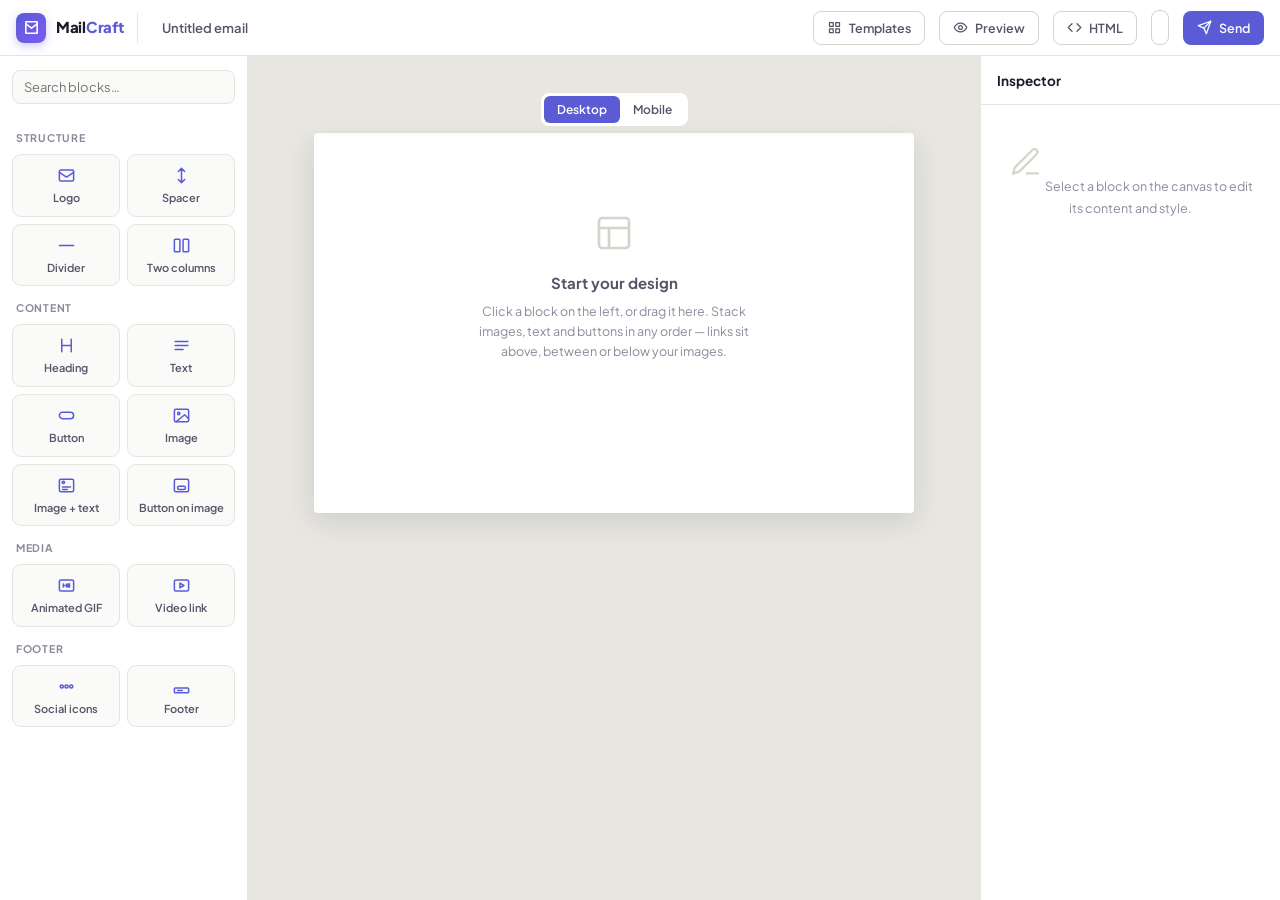
==== tools/email-crafter/index.html @ 6a139a78 "new" ====
<!DOCTYPE html>
<html lang="en">
<head>
<meta charset="UTF-8" />
<meta name="viewport" content="width=device-width, initial-scale=1" />
<title>MailCraft Studio — Email Designer</title>
<link rel="preconnect" href="https://fonts.googleapis.com" />
<link rel="preconnect" href="https://fonts.gstatic.com" crossorigin />
<link href="https://fonts.googleapis.com/css2?family=Plus+Jakarta+Sans:wght@400;500;600;700;800&family=JetBrains+Mono:wght@400;500&display=swap" rel="stylesheet" />
<style>
:root{
  --bg:#F1F0EC;
  --surface:#FFFFFF;
  --surface-2:#FAFAF8;
  --border:#E6E4DE;
  --border-strong:#D6D3CB;
  --ink:#1B1B2A;
  --ink-2:#55556A;
  --ink-3:#8A8A9C;
  --accent:#5B5BD6;
  --accent-hover:#4A4AC4;
  --accent-soft:#EEEEFB;
  --canvas:#E7E6E1;
  --paper:#FFFFFF;
  --danger:#DC2626;
  --danger-soft:#FCEBEB;
  --ok:#0E8A6E;
  --radius:10px;
  --radius-sm:7px;
  --shadow-sm:0 1px 2px rgba(27,27,42,.06);
  --shadow:0 8px 28px rgba(27,27,42,.12);
}
*{box-sizing:border-box;margin:0;padding:0}
html,body{height:100%}
body{
  font-family:'Plus Jakarta Sans',-apple-system,BlinkMacSystemFont,sans-serif;
  background:var(--bg);color:var(--ink);font-size:13.5px;line-height:1.5;
  overflow:hidden;-webkit-font-smoothing:antialiased;
}
button{font-family:inherit;cursor:pointer;border:none;background:none;color:inherit}
input,select,textarea{font-family:inherit;color:inherit;font-size:13px}
::-webkit-scrollbar{width:10px;height:10px}
::-webkit-scrollbar-thumb{background:#cfccc4;border-radius:8px;border:2px solid var(--bg)}
::-webkit-scrollbar-thumb:hover{background:#bbb7ad}

/* ============ TOP BAR ============ */
.topbar{
  height:56px;display:flex;align-items:center;padding:0 16px;gap:14px;
  background:var(--surface);border-bottom:1px solid var(--border);
  position:relative;z-index:60;
}
.brand{display:flex;align-items:center;gap:10px;padding-right:14px;border-right:1px solid var(--border);height:30px}
.brand-mark{
  width:30px;height:30px;border-radius:8px;
  background:linear-gradient(135deg,var(--accent),#7c5cf0);
  display:flex;align-items:center;justify-content:center;box-shadow:0 3px 10px rgba(91,91,214,.3)
}
.brand-mark svg{width:17px;height:17px;color:#fff}
.brand-name{font-weight:800;font-size:15px;letter-spacing:-.3px}
.brand-name span{color:var(--accent)}
.doc-name{
  background:transparent;border:1px solid transparent;border-radius:7px;padding:5px 9px;
  font-weight:600;font-size:13px;color:var(--ink-2);max-width:200px;
}
.doc-name:hover{border-color:var(--border)}
.doc-name:focus{outline:none;border-color:var(--accent);background:var(--surface-2)}
.spacer{flex:1}
.btn{
  display:inline-flex;align-items:center;gap:7px;border-radius:8px;padding:8px 13px;
  font-weight:600;font-size:12.5px;transition:.15s;white-space:nowrap;border:1px solid transparent;
}
.btn svg{width:15px;height:15px}
.btn-ghost{color:var(--ink-2);border-color:var(--border-strong)}
.btn-ghost:hover{background:var(--surface-2);color:var(--ink)}
.btn-primary{background:var(--accent);color:#fff}
.btn-primary:hover{background:var(--accent-hover)}
.btn-soft{background:var(--accent-soft);color:var(--accent)}
.btn-soft:hover{background:#e2e2fa}
.btn-icon{padding:8px;border-radius:8px;color:var(--ink-2);border:1px solid var(--border-strong)}
.btn-icon:hover{background:var(--surface-2);color:var(--ink)}

/* ============ WORKSPACE ============ */
.workspace{display:flex;height:calc(100vh - 56px)}

/* LEFT — block library */
.library{
  width:248px;flex-shrink:0;background:var(--surface);border-right:1px solid var(--border);
  overflow-y:auto;padding:14px 12px 40px;
}
.lib-search{
  width:100%;background:var(--surface-2);border:1px solid var(--border);border-radius:8px;
  padding:8px 11px;margin-bottom:12px;color:var(--ink);
}
.lib-search:focus{outline:none;border-color:var(--accent)}
.lib-cat{font-size:10.5px;font-weight:700;letter-spacing:.7px;text-transform:uppercase;color:var(--ink-3);margin:14px 4px 8px}
.lib-grid{display:grid;grid-template-columns:1fr 1fr;gap:7px}
.lib-item{
  background:var(--surface-2);border:1px solid var(--border);border-radius:9px;
  padding:11px 8px;display:flex;flex-direction:column;align-items:center;gap:6px;
  text-align:center;transition:.14s;cursor:grab;
}
.lib-item:hover{border-color:var(--accent);background:var(--accent-soft);transform:translateY(-1px)}
.lib-item:active{cursor:grabbing}
.lib-item svg{width:19px;height:19px;color:var(--accent)}
.lib-item span{font-size:11px;font-weight:600;color:var(--ink-2);line-height:1.25}

/* CENTER — canvas */
.canvas-wrap{flex:1;background:var(--canvas);overflow-y:auto;position:relative;padding:26px 0 120px}
.canvas-toolbar{
  position:sticky;top:0;z-index:20;display:flex;justify-content:center;gap:6px;
  padding:10px;margin:-26px 0 22px;background:linear-gradient(var(--canvas) 70%,rgba(231,230,225,0));
}
.seg{display:inline-flex;background:var(--surface);border:1px solid var(--border);border-radius:9px;padding:3px}
.seg button{padding:6px 13px;border-radius:6px;font-weight:600;font-size:12px;color:var(--ink-2)}
.seg button.on{background:var(--accent);color:#fff}
.canvas{
  width:600px;max-width:92%;margin:0 auto;background:var(--paper);
  box-shadow:var(--shadow);border-radius:4px;min-height:380px;overflow:hidden;transition:width .2s;
}
.canvas.mobile{width:360px}
.canvas-empty{padding:80px 30px;text-align:center;color:var(--ink-3)}
.canvas-empty svg{width:40px;height:40px;margin-bottom:14px;color:var(--border-strong)}
.canvas-empty h3{font-size:15px;color:var(--ink-2);margin-bottom:6px;font-weight:700}
.canvas-empty p{font-size:12.5px;max-width:280px;margin:0 auto;line-height:1.6}

/* block on canvas */
.cblock{position:relative;cursor:pointer;outline:2px solid transparent;outline-offset:-2px;transition:outline-color .12s}
.cblock:hover{outline-color:var(--accent-soft)}
.cblock.sel{outline-color:var(--accent)}
.cblock.drop-target-above{box-shadow:inset 0 3px 0 var(--accent)}
.cblock.drop-target-below{box-shadow:inset 0 -3px 0 var(--accent)}
.cblock-tools{
  position:absolute;top:6px;right:6px;display:none;gap:3px;background:var(--ink);
  border-radius:7px;padding:3px;z-index:8;box-shadow:0 4px 12px rgba(0,0,0,.25)
}
.cblock.sel .cblock-tools,.cblock:hover .cblock-tools{display:flex}
.cblock-tools button{padding:5px;border-radius:5px;color:#cfcfe0}
.cblock-tools button:hover{background:rgba(255,255,255,.12);color:#fff}
.cblock-tools button svg{width:14px;height:14px;display:block}
.cblock-tools button.del:hover{background:var(--danger);color:#fff}
.cblock-label{
  position:absolute;top:6px;left:6px;display:none;background:var(--accent);color:#fff;
  font-size:9.5px;font-weight:700;letter-spacing:.4px;text-transform:uppercase;
  padding:3px 7px;border-radius:6px;z-index:8
}
.cblock.sel .cblock-label{display:block}

/* RIGHT — inspector */
.inspector{
  width:300px;flex-shrink:0;background:var(--surface);border-left:1px solid var(--border);
  overflow-y:auto;padding:0 0 60px
}
.insp-head{
  padding:15px 16px 13px;border-bottom:1px solid var(--border);position:sticky;top:0;
  background:var(--surface);z-index:5
}
.insp-head h3{font-size:13.5px;font-weight:700;display:flex;align-items:center;gap:8px}
.insp-head .tag{font-size:10px;font-weight:700;color:var(--accent);background:var(--accent-soft);padding:3px 7px;border-radius:5px;text-transform:uppercase;letter-spacing:.4px}
.insp-body{padding:14px 16px}
.insp-empty{padding:40px 22px;text-align:center;color:var(--ink-3);font-size:12.5px;line-height:1.7}
.insp-empty svg{width:34px;height:34px;color:var(--border-strong);margin-bottom:12px}
.field{margin-bottom:14px}
.field>label{display:block;font-size:11px;font-weight:700;color:var(--ink-2);margin-bottom:6px;letter-spacing:.2px}
.field input[type=text],.field input[type=url],.field input[type=number],.field textarea,.field select{
  width:100%;background:var(--surface-2);border:1px solid var(--border);border-radius:7px;padding:8px 10px;color:var(--ink)
}
.field input:focus,.field textarea:focus,.field select:focus{outline:none;border-color:var(--accent);background:#fff}
.field textarea{resize:vertical;min-height:74px;line-height:1.5}
.row2{display:grid;grid-template-columns:1fr 1fr;gap:9px}
.color-field{display:flex;align-items:center;gap:8px}
.color-field input[type=color]{width:34px;height:34px;padding:0;border:1px solid var(--border);border-radius:7px;background:none;cursor:pointer}
.color-field input[type=text]{flex:1}
.seg-mini{display:flex;background:var(--surface-2);border:1px solid var(--border);border-radius:7px;padding:3px;gap:2px}
.seg-mini button{flex:1;padding:6px 4px;border-radius:5px;font-size:11px;font-weight:600;color:var(--ink-2)}
.seg-mini button.on{background:var(--accent);color:#fff}
.seg-mini button svg{width:14px;height:14px;display:block;margin:0 auto}
.range-field{display:flex;align-items:center;gap:9px}
.range-field input[type=range]{flex:1;accent-color:var(--accent)}
.range-val{font-size:11px;font-weight:700;color:var(--ink-2);min-width:42px;text-align:right;font-family:'JetBrains Mono',monospace}
.toggle{display:flex;align-items:center;justify-content:space-between;padding:9px 0;border-top:1px solid var(--border)}
.toggle label{font-size:12px;font-weight:600;color:var(--ink-2)}
.switch{position:relative;width:38px;height:21px;flex-shrink:0}
.switch input{display:none}
.switch span{position:absolute;inset:0;background:var(--border-strong);border-radius:20px;transition:.2s}
.switch span:before{content:"";position:absolute;width:15px;height:15px;left:3px;top:3px;background:#fff;border-radius:50%;transition:.2s}
.switch input:checked+span{background:var(--accent)}
.switch input:checked+span:before{transform:translateX(17px)}
.hint{font-size:10.5px;color:var(--ink-3);line-height:1.5;margin-top:6px}
.hint.warn{color:#b45309;background:#fef6e7;padding:7px 9px;border-radius:6px}
.insp-section{font-size:10.5px;font-weight:700;letter-spacing:.7px;text-transform:uppercase;color:var(--ink-3);margin:18px 0 10px;padding-top:14px;border-top:1px solid var(--border)}
.insp-section:first-child{border-top:none;padding-top:0;margin-top:0}

/* ============ MODALS ============ */
.overlay{
  position:fixed;inset:0;background:rgba(27,27,42,.5);backdrop-filter:blur(3px);
  display:none;align-items:center;justify-content:center;z-index:100;padding:20px
}
.overlay.show{display:flex}
.modal{
  background:var(--surface);border-radius:14px;width:100%;max-width:520px;max-height:88vh;
  overflow:hidden;display:flex;flex-direction:column;box-shadow:0 30px 70px rgba(0,0,0,.3)
}
.modal.wide{max-width:760px}
.modal-head{padding:18px 22px;border-bottom:1px solid var(--border);display:flex;align-items:center;justify-content:space-between}
.modal-head h2{font-size:16px;font-weight:800;display:flex;align-items:center;gap:9px}
.modal-head h2 svg{width:18px;height:18px;color:var(--accent)}
.modal-close{padding:7px;border-radius:7px;color:var(--ink-3)}
.modal-close:hover{background:var(--surface-2);color:var(--ink)}
.modal-body{padding:20px 22px;overflow-y:auto}
.modal-foot{padding:14px 22px;border-top:1px solid var(--border);display:flex;justify-content:flex-end;gap:9px;background:var(--surface-2)}
.modal .field>label{font-size:12px}
.callout{display:flex;gap:10px;padding:11px 13px;border-radius:9px;font-size:12px;line-height:1.55;margin-bottom:16px}
.callout svg{width:16px;height:16px;flex-shrink:0;margin-top:1px}
.callout.info{background:var(--accent-soft);color:#3f3f9a}
.callout.ok{background:#e7f6f1;color:#0a6e58}
.callout.warn{background:#fef6e7;color:#92500a}
.code-view{
  background:#1b1b2a;color:#d4d4e6;font-family:'JetBrains Mono',monospace;font-size:11.5px;
  border-radius:9px;padding:14px;max-height:340px;overflow:auto;white-space:pre-wrap;word-break:break-word;line-height:1.55
}
.tpl-list{display:flex;flex-direction:column;gap:8px}
.tpl-item{
  display:flex;align-items:center;justify-content:space-between;padding:11px 13px;
  background:var(--surface-2);border:1px solid var(--border);border-radius:9px
}
.tpl-item:hover{border-color:var(--accent)}
.tpl-item .tpl-meta b{font-size:13px;font-weight:700}
.tpl-item .tpl-meta small{display:block;color:var(--ink-3);font-size:11px}
.tpl-item .tpl-acts{display:flex;gap:6px}
.recip-chips{display:flex;flex-wrap:wrap;gap:6px;margin-top:8px}
.chip{background:var(--accent-soft);color:var(--accent);font-size:11.5px;font-weight:600;padding:4px 9px;border-radius:20px;display:flex;align-items:center;gap:5px}
.chip button{color:var(--accent);display:flex}
.status-msg{font-size:12.5px;font-weight:600;padding:9px 12px;border-radius:8px;margin-top:12px;display:none}
.status-msg.show{display:block}
.status-msg.ok{background:#e7f6f1;color:#0a6e58}
.status-msg.err{background:var(--danger-soft);color:#b91c1c}

/* toast */
.toast{
  position:fixed;bottom:22px;left:50%;transform:translateX(-50%) translateY(80px);
  background:var(--ink);color:#fff;padding:11px 18px;border-radius:10px;font-size:13px;font-weight:600;
  box-shadow:0 12px 30px rgba(0,0,0,.3);z-index:200;transition:transform .28s cubic-bezier(.2,.9,.3,1.3);display:flex;align-items:center;gap:9px
}
.toast.show{transform:translateX(-50%) translateY(0)}
.toast svg{width:16px;height:16px;color:#86efac}

@media(max-width:920px){
  .library{width:200px}.inspector{width:260px}
}
</style>
</head>
<body>

<!-- ============ TOP BAR ============ -->
<div class="topbar">
  <div class="brand">
    <div class="brand-mark">
      <svg viewBox="0 0 24 24" fill="none" stroke="currentColor" stroke-width="2.2" stroke-linecap="round" stroke-linejoin="round"><path d="M4 4h16v16H4z"/><path d="m4 7 8 6 8-6"/></svg>
    </div>
    <div class="brand-name">Mail<span>Craft</span></div>
  </div>
  <input class="doc-name" id="docName" value="Untitled email" spellcheck="false" />
  <div class="spacer"></div>
  <button class="btn btn-ghost" onclick="openTemplates()" title="Saved templates">
    <svg viewBox="0 0 24 24" fill="none" stroke="currentColor" stroke-width="2" stroke-linecap="round" stroke-linejoin="round"><path d="M4 4h6v6H4zM14 4h6v6h-6zM4 14h6v6H4zM14 14h6v6h-6z"/></svg>
    Templates
  </button>
  <button class="btn btn-ghost" onclick="openPreview()" title="Live preview">
    <svg viewBox="0 0 24 24" fill="none" stroke="currentColor" stroke-width="2" stroke-linecap="round" stroke-linejoin="round"><path d="M2 12s3.5-7 10-7 10 7 10 7-3.5 7-10 7-10-7-10-7z"/><circle cx="12" cy="12" r="3"/></svg>
    Preview
  </button>
  <button class="btn btn-ghost" onclick="openExport()" title="Export HTML">
    <svg viewBox="0 0 24 24" fill="none" stroke="currentColor" stroke-width="2" stroke-linecap="round" stroke-linejoin="round"><path d="m16 18 6-6-6-6M8 6l-6 6 6 6"/></svg>
    HTML
  </button>
  <button class="btn-icon" onclick="openSettings()" title="Settings">
    <svg viewBox="0 0 24 24" fill="none" stroke="currentColor" stroke-width="2" stroke-linecap="round" stroke-linejoin="round"><circle cx="12" cy="12" r="3"/><path d="M19.4 15a1.65 1.65 0 0 0 .33 1.82l.06.06a2 2 0 1 1-2.83 2.83l-.06-.06a1.65 1.65 0 0 0-1.82-.33 1.65 1.65 0 0 0-1 1.51V21a2 2 0 0 1-4 0v-.09A1.65 1.65 0 0 0 9 19.4a1.65 1.65 0 0 0-1.82.33l-.06.06a2 2 0 1 1-2.83-2.83l.06-.06a1.65 1.65 0 0 0 .33-1.82 1.65 1.65 0 0 0-1.51-1H3a2 2 0 0 1 0-4h.09A1.65 1.65 0 0 0 4.6 9a1.65 1.65 0 0 0-.33-1.82l-.06-.06a2 2 0 1 1 2.83-2.83l.06.06a1.65 1.65 0 0 0 1.82.33H9a1.65 1.65 0 0 0 1-1.51V3a2 2 0 0 1 4 0v.09a1.65 1.65 0 0 0 1 1.51 1.65 1.65 0 0 0 1.82-.33l.06-.06a2 2 0 1 1 2.83 2.83l-.06.06a1.65 1.65 0 0 0-.33 1.82V9a1.65 1.65 0 0 0 1.51 1H21a2 2 0 0 1 0 4h-.09a1.65 1.65 0 0 0-1.51 1z"/></svg>
  </button>
  <button class="btn btn-primary" onclick="openSend()">
    <svg viewBox="0 0 24 24" fill="none" stroke="currentColor" stroke-width="2" stroke-linecap="round" stroke-linejoin="round"><path d="m22 2-7 20-4-9-9-4 20-7z"/><path d="M22 2 11 13"/></svg>
    Send
  </button>
</div>

<!-- ============ WORKSPACE ============ -->
<div class="workspace">
  <!-- LIBRARY -->
  <aside class="library" id="library">
    <input class="lib-search" id="libSearch" placeholder="Search blocks…" oninput="renderLibrary()" />
    <div id="libBody"></div>
  </aside>

  <!-- CANVAS -->
  <main class="canvas-wrap" id="canvasWrap">
    <div class="canvas-toolbar">
      <div class="seg">
        <button id="vwDesktop" class="on" onclick="setView('desktop')">Desktop</button>
        <button id="vwMobile" onclick="setView('mobile')">Mobile</button>
      </div>
    </div>
    <div class="canvas" id="canvas"></div>
  </main>

  <!-- INSPECTOR -->
  <aside class="inspector" id="inspector">
    <div class="insp-head"><h3 id="inspTitle">Inspector</h3></div>
    <div id="inspBody"></div>
  </aside>
</div>

<!-- ============ MODAL: SEND ============ -->
<div class="overlay" id="sendOverlay">
  <div class="modal">
    <div class="modal-head">
      <h2><svg viewBox="0 0 24 24" fill="none" stroke="currentColor" stroke-width="2" stroke-linecap="round" stroke-linejoin="round"><path d="m22 2-7 20-4-9-9-4 20-7z"/></svg>Send email</h2>
      <button class="modal-close" onclick="closeModal('sendOverlay')"><svg viewBox="0 0 24 24" fill="none" stroke="currentColor" stroke-width="2"><path d="M18 6 6 18M6 6l12 12"/></svg></button>
    </div>
    <div class="modal-body">
      <div class="callout info" id="sendConfigNote">
        <svg viewBox="0 0 24 24" fill="none" stroke="currentColor" stroke-width="2"><circle cx="12" cy="12" r="10"/><path d="M12 16v-4M12 8h.01"/></svg>
        <span>Connect your Apps Script backend in <b>Settings</b> before sending. Your email is delivered from your own Gmail / Workspace account.</span>
      </div>
      <div class="field">
        <label>Recipients</label>
        <input type="text" id="recipInput" placeholder="name@example.com — press Enter to add" onkeydown="recipKey(event)" />
        <div class="recip-chips" id="recipChips"></div>
      </div>
      <div class="row2">
        <div class="field"><label>From name</label><input type="text" id="fromName" placeholder="Your name / brand" /></div>
        <div class="field"><label>Reply-to (optional)</label><input type="text" id="replyTo" placeholder="reply@example.com" /></div>
      </div>
      <div class="field"><label>Subject</label><input type="text" id="subjectLine" placeholder="Subject line" /></div>
      <div class="field"><label>Preheader <span style="font-weight:500;color:var(--ink-3)">(inbox preview text)</span></label><input type="text" id="preheader" placeholder="One line shown after the subject in the inbox" /></div>
      <div class="status-msg" id="sendStatus"></div>
    </div>
    <div class="modal-foot">
      <button class="btn btn-ghost" onclick="closeModal('sendOverlay')">Cancel</button>
      <button class="btn btn-soft" onclick="sendTest()">Send test to me</button>
      <button class="btn btn-primary" id="sendBtn" onclick="sendEmail()">Send now</button>
    </div>
  </div>
</div>

<!-- ============ MODAL: SETTINGS ============ -->
<div class="overlay" id="settingsOverlay">
  <div class="modal">
    <div class="modal-head">
      <h2><svg viewBox="0 0 24 24" fill="none" stroke="currentColor" stroke-width="2"><circle cx="12" cy="12" r="3"/><path d="M19.4 15a1.65 1.65 0 0 0 .33 1.82M4.6 9a1.65 1.65 0 0 0-.33-1.82"/></svg>Settings</h2>
      <button class="modal-close" onclick="closeModal('settingsOverlay')"><svg viewBox="0 0 24 24" fill="none" stroke="currentColor" stroke-width="2"><path d="M18 6 6 18M6 6l12 12"/></svg></button>
    </div>
    <div class="modal-body">
      <div class="callout ok">
        <svg viewBox="0 0 24 24" fill="none" stroke="currentColor" stroke-width="2"><path d="M20 6 9 17l-5-5"/></svg>
        <span>Saved locally in this browser only. Deploy the Apps Script file once, then paste the Web App URL and token here.</span>
      </div>
      <div class="insp-section" style="margin-top:0">Sending backend</div>
      <div class="field"><label>Apps Script Web App URL</label><input type="url" id="setUrl" placeholder="https://script.google.com/macros/s/…/exec" /></div>
      <div class="field"><label>Access token</label><input type="text" id="setToken" placeholder="Must match the token in your .gs file" /></div>
      <div class="field"><label>Your own email (for test sends)</label><input type="text" id="setMyEmail" placeholder="you@example.com" /></div>
      <div class="insp-section">Brand kit <span style="text-transform:none;font-weight:500;color:var(--ink-3)">— applied to new blocks</span></div>
      <div class="row2">
        <div class="field"><label>Brand colour</label><div class="color-field"><input type="color" id="setBrandColor" value="#5B5BD6" /><input type="text" id="setBrandColorHex" value="#5B5BD6" /></div></div>
        <div class="field"><label>Button radius (px)</label><input type="number" id="setBtnRadius" value="8" min="0" max="40" /></div>
      </div>
      <div class="field"><label>Logo image URL</label><input type="url" id="setLogo" placeholder="https://…/logo.png" /></div>
      <div class="field">
        <label>Body font</label>
        <select id="setFont">
          <option value="Arial, Helvetica, sans-serif">Arial / Helvetica</option>
          <option value="'Helvetica Neue', Helvetica, Arial, sans-serif">Helvetica Neue</option>
          <option value="Georgia, 'Times New Roman', serif">Georgia (serif)</option>
          <option value="Verdana, Geneva, sans-serif">Verdana</option>
          <option value="Tahoma, Geneva, sans-serif">Tahoma</option>
          <option value="'Trebuchet MS', Helvetica, sans-serif">Trebuchet MS</option>
        </select>
        <div class="hint">Email clients only render web-safe fonts reliably, so the list is limited on purpose.</div>
      </div>
    </div>
    <div class="modal-foot">
      <button class="btn btn-ghost" onclick="closeModal('settingsOverlay')">Cancel</button>
      <button class="btn btn-primary" onclick="saveSettings()">Save settings</button>
    </div>
  </div>
</div>

<!-- ============ MODAL: EXPORT ============ -->
<div class="overlay" id="exportOverlay">
  <div class="modal wide">
    <div class="modal-head">
      <h2><svg viewBox="0 0 24 24" fill="none" stroke="currentColor" stroke-width="2"><path d="m16 18 6-6-6-6M8 6l-6 6 6 6"/></svg>Export HTML</h2>
      <button class="modal-close" onclick="closeModal('exportOverlay')"><svg viewBox="0 0 24 24" fill="none" stroke="currentColor" stroke-width="2"><path d="M18 6 6 18M6 6l12 12"/></svg></button>
    </div>
    <div class="modal-body">
      <div class="callout info">
        <svg viewBox="0 0 24 24" fill="none" stroke="currentColor" stroke-width="2"><circle cx="12" cy="12" r="10"/><path d="M12 16v-4M12 8h.01"/></svg>
        <span>This is email-client-safe HTML — table layout with inline styles. Paste it into any email tool, or download the file.</span>
      </div>
      <div class="code-view" id="exportCode"></div>
    </div>
    <div class="modal-foot">
      <button class="btn btn-ghost" onclick="closeModal('exportOverlay')">Close</button>
      <button class="btn btn-soft" onclick="downloadHTML()">Download .html</button>
      <button class="btn btn-primary" onclick="copyHTML()">Copy HTML</button>
    </div>
  </div>
</div>

<!-- ============ MODAL: PREVIEW ============ -->
<div class="overlay" id="previewOverlay">
  <div class="modal wide">
    <div class="modal-head">
      <h2><svg viewBox="0 0 24 24" fill="none" stroke="currentColor" stroke-width="2"><path d="M2 12s3.5-7 10-7 10 7 10 7-3.5 7-10 7-10-7-10-7z"/><circle cx="12" cy="12" r="3"/></svg>Live preview</h2>
      <button class="modal-close" onclick="closeModal('previewOverlay')"><svg viewBox="0 0 24 24" fill="none" stroke="currentColor" stroke-width="2"><path d="M18 6 6 18M6 6l12 12"/></svg></button>
    </div>
    <div class="modal-body" style="background:var(--canvas)">
      <iframe id="previewFrame" style="width:100%;height:480px;border:none;background:#fff;border-radius:8px"></iframe>
    </div>
  </div>
</div>

<!-- ============ MODAL: TEMPLATES ============ -->
<div class="overlay" id="templatesOverlay">
  <div class="modal">
    <div class="modal-head">
      <h2><svg viewBox="0 0 24 24" fill="none" stroke="currentColor" stroke-width="2"><path d="M4 4h6v6H4zM14 4h6v6h-6zM4 14h6v6H4zM14 14h6v6h-6z"/></svg>Templates</h2>
      <button class="modal-close" onclick="closeModal('templatesOverlay')"><svg viewBox="0 0 24 24" fill="none" stroke="currentColor" stroke-width="2"><path d="M18 6 6 18M6 6l12 12"/></svg></button>
    </div>
    <div class="modal-body">
      <div style="display:flex;gap:8px;margin-bottom:16px">
        <input type="text" id="tplName" placeholder="Save current design as…" style="flex:1;background:var(--surface-2);border:1px solid var(--border);border-radius:8px;padding:9px 11px" />
        <button class="btn btn-primary" onclick="saveTemplate()">Save</button>
      </div>
      <div class="insp-section" style="margin-top:0">Saved designs</div>
      <div class="tpl-list" id="tplList"></div>
      <div class="insp-section">Starter layouts</div>
      <div class="tpl-list" id="starterList"></div>
      <hr style="border:none;border-top:1px solid var(--border);margin:18px 0" />
      <div style="display:flex;gap:8px">
        <button class="btn btn-ghost" style="flex:1;justify-content:center" onclick="exportJSON()">Export .json</button>
        <button class="btn btn-ghost" style="flex:1;justify-content:center" onclick="document.getElementById('importFile').click()">Import .json</button>
        <input type="file" id="importFile" accept=".json" style="display:none" onchange="importJSON(event)" />
      </div>
    </div>
  </div>
</div>

<div class="toast" id="toast"><svg viewBox="0 0 24 24" fill="none" stroke="currentColor" stroke-width="2.5"><path d="M20 6 9 17l-5-5"/></svg><span id="toastMsg"></span></div>

<script>
/* ============================================================
   MailCraft Studio v2 — state
   ============================================================ */
const STORE_KEY='mailcraft_v2_doc';
const SET_KEY='mailcraft_v2_settings';
const TPL_KEY='mailcraft_v2_templates';

let settings={
  url:'', token:'', myEmail:'',
  brandColor:'#5B5BD6', btnRadius:8, logo:'', font:"Arial, Helvetica, sans-serif"
};
let doc={ name:'Untitled email', blocks:[] };
let selectedId=null;
let recipients=[];
let view='desktop';

/* ---- block definitions (defaults + library catalogue) ---- */
const CATALOG=[
  {cat:'Structure', items:[
    {type:'logo', label:'Logo'},
    {type:'spacer', label:'Spacer'},
    {type:'divider', label:'Divider'},
    {type:'columns', label:'Two columns'}
  ]},
  {cat:'Content', items:[
    {type:'heading', label:'Heading'},
    {type:'text', label:'Text'},
    {type:'button', label:'Button'},
    {type:'image', label:'Image'},
    {type:'hero', label:'Image + text'},
    {type:'imageButton', label:'Button on image'}
  ]},
  {cat:'Media', items:[
    {type:'gif', label:'Animated GIF'},
    {type:'video', label:'Video link'}
  ]},
  {cat:'Footer', items:[
    {type:'social', label:'Social icons'},
    {type:'footer', label:'Footer'}
  ]}
];

const ICONS={
  logo:'<rect x="3" y="5" width="18" height="14" rx="2"/><path d="m3 8 9 6 9-6"/>',
  spacer:'<path d="M12 3v18M8 7l4-4 4 4M8 17l4 4 4-4"/>',
  divider:'<path d="M3 12h18"/>',
  columns:'<rect x="3" y="4" width="7" height="16" rx="1"/><rect x="14" y="4" width="7" height="16" rx="1"/>',
  heading:'<path d="M6 4v16M18 4v16M6 12h12"/>',
  text:'<path d="M4 7h16M4 12h16M4 17h10"/>',
  button:'<rect x="3" y="8" width="18" height="8" rx="4"/>',
  image:'<rect x="3" y="4" width="18" height="16" rx="2"/><circle cx="8.5" cy="9.5" r="1.5"/><path d="m21 16-5-5L5 20"/>',
  hero:'<rect x="3" y="4" width="18" height="16" rx="2"/><path d="M7 14h10M7 17h6"/><circle cx="8" cy="8" r="1.5"/>',
  imageButton:'<rect x="3" y="4" width="18" height="16" rx="2"/><rect x="7" y="13" width="10" height="4" rx="2"/>',
  gif:'<rect x="3" y="5" width="18" height="14" rx="2"/><path d="M8 10v4M8 12h2M12 10v4M16 10h-2v4h2M14 12h2"/>',
  video:'<rect x="3" y="5" width="18" height="14" rx="2"/><path d="m10 9 5 3-5 3z"/>',
  social:'<circle cx="6" cy="12" r="2"/><circle cx="12" cy="12" r="2"/><circle cx="18" cy="12" r="2"/>',
  footer:'<rect x="3" y="14" width="18" height="6" rx="1"/><path d="M7 17h6"/>'
};

function defaultBlock(type){
  const b=settings.brandColor;
  const r=settings.btnRadius;
  const D={
    logo:{src:settings.logo||'https://placehold.co/180x54/5B5BD6/ffffff?text=LOGO', width:180, align:'center', bg:'#ffffff', pad:24},
    spacer:{height:24, bg:'#ffffff'},
    divider:{color:'#E2E2E2', thickness:1, width:100, pad:14, bg:'#ffffff'},
    heading:{text:'Your headline goes here', level:'h2', color:'#1B1B2A', align:'left', size:26, pad:'18,28,6,28', bg:'#ffffff', weight:700},
    text:{text:'Write your message here. Click to edit this text and tell your readers what matters — keep it warm, clear and short.', color:'#444444', align:'left', size:15, pad:'6,28,14,28', bg:'#ffffff', lh:1.6},
    button:{label:'Take action', href:'https://example.com', bg:b, color:'#ffffff', radius:r, align:'left', padY:13, padX:30, pad:'10,28,18,28', blockBg:'#ffffff', fullWidth:false, anim:'none'},
    image:{src:'https://placehold.co/600x320/EEEEFB/5B5BD6?text=Image', alt:'Image', width:100, align:'center', href:'', radius:0, pad:0, bg:'#ffffff'},
    hero:{src:'https://placehold.co/600x340/5B5BD6/ffffff?text=Hero', headline:'Big bold message', sub:'A supporting line that adds context underneath.', btnLabel:'Learn more', btnHref:'https://example.com', textColor:'#ffffff', overlay:35, btnBg:'#ffffff', btnColor:'#1B1B2A', radius:r, align:'center'},
    imageButton:{src:'https://placehold.co/600x300/EEEEFB/5B5BD6?text=Tap+the+button', btnLabel:'Shop now', btnHref:'https://example.com', btnBg:b, btnColor:'#ffffff', radius:r, posV:'bottom', posH:'center', alt:'Promo', bg:'#ffffff'},
    gif:{src:'https://placehold.co/600x300/5B5BD6/ffffff?text=Animated+GIF', alt:'Animated', width:100, align:'center', href:'', pad:0, bg:'#ffffff'},
    video:{thumb:'https://placehold.co/600x340/1B1B2A/ffffff?text=Video+thumbnail', href:'https://youtube.com', playColor:'#ffffff', width:100, align:'center', pad:0, bg:'#ffffff'},
    columns:{lImg:'https://placehold.co/270x180/EEEEFB/5B5BD6?text=Left', lTitle:'Left title', lText:'Short supporting copy for the left column.', lHref:'', rImg:'https://placehold.co/270x180/EEEEFB/5B5BD6?text=Right', rTitle:'Right title', rText:'Short supporting copy for the right column.', rHref:'', titleColor:'#1B1B2A', textColor:'#555555', pad:'12,20,12,20', bg:'#ffffff'},
    social:{items:[{n:'facebook',h:'https://facebook.com'},{n:'instagram',h:'https://instagram.com'},{n:'youtube',h:'https://youtube.com'},{n:'linkedin',h:'https://linkedin.com'}], color:'#8A8A9C', size:24, align:'center', pad:18, bg:'#ffffff'},
    footer:{company:'Your Company', address:'Street, City, Country', note:'You receive this email because you opted in.', unsub:'Unsubscribe', unsubHref:'#', color:'#9aa0aa', bg:'#F5F5F7', size:12, pad:24}
  };
  return JSON.parse(JSON.stringify(D[type]));
}

/* ============================================================
   Library
   ============================================================ */
function renderLibrary(){
  const q=(document.getElementById('libSearch').value||'').toLowerCase();
  let html='';
  CATALOG.forEach(group=>{
    const items=group.items.filter(i=>i.label.toLowerCase().includes(q)||i.type.toLowerCase().includes(q));
    if(!items.length) return;
    html+=`<div class="lib-cat">${group.cat}</div><div class="lib-grid">`;
    items.forEach(i=>{
      html+=`<div class="lib-item" draggable="true" ondragstart="libDragStart(event,'${i.type}')" onclick="addBlock('${i.type}')">
        <svg viewBox="0 0 24 24" fill="none" stroke="currentColor" stroke-width="1.9" stroke-linecap="round" stroke-linejoin="round">${ICONS[i.type]}</svg>
        <span>${i.label}</span></div>`;
    });
    html+='</div>';
  });
  document.getElementById('libBody').innerHTML=html||'<div style="padding:20px;color:var(--ink-3);font-size:12px;text-align:center">No blocks match.</div>';
}

let dragNewType=null;
function libDragStart(e,type){ dragNewType=type; e.dataTransfer.effectAllowed='copy'; }

/* ============================================================
   Canvas blocks (editor render)
   ============================================================ */
function addBlock(type, index){
  const blk={id:'b'+Date.now()+Math.floor(Math.random()*999), type, props:defaultBlock(type)};
  if(index===undefined||index<0) doc.blocks.push(blk);
  else doc.blocks.splice(index,0,blk);
  selectedId=blk.id;
  renderCanvas(); renderInspector(); save();
  setTimeout(()=>{const el=document.querySelector(`[data-id="${blk.id}"]`); if(el) el.scrollIntoView({behavior:'smooth',block:'center'});},60);
}
function selectBlock(id){ selectedId=id; renderCanvas(); renderInspector(); }
function moveBlock(id,dir){
  const i=doc.blocks.findIndex(b=>b.id===id); if(i<0)return;
  const j=i+dir; if(j<0||j>=doc.blocks.length)return;
  [doc.blocks[i],doc.blocks[j]]=[doc.blocks[j],doc.blocks[i]];
  renderCanvas(); save();
}
function dupBlock(id){
  const i=doc.blocks.findIndex(b=>b.id===id); if(i<0)return;
  const copy=JSON.parse(JSON.stringify(doc.blocks[i])); copy.id='b'+Date.now()+Math.floor(Math.random()*999);
  doc.blocks.splice(i+1,0,copy); selectedId=copy.id;
  renderCanvas(); renderInspector(); save();
}
function delBlock(id){
  doc.blocks=doc.blocks.filter(b=>b.id!==id);
  if(selectedId===id) selectedId=null;
  renderCanvas(); renderInspector(); save();
}

function renderCanvas(){
  const c=document.getElementById('canvas');
  c.className='canvas'+(view==='mobile'?' mobile':'');
  if(!doc.blocks.length){
    c.innerHTML=`<div class="canvas-empty">
      <svg viewBox="0 0 24 24" fill="none" stroke="currentColor" stroke-width="1.6"><rect x="3" y="3" width="18" height="18" rx="2"/><path d="M3 9h18M9 21V9"/></svg>
      <h3>Start your design</h3>
      <p>Click a block on the left, or drag it here. Stack images, text and buttons in any order — links sit above, between or below your images.</p></div>`;
    return;
  }
  c.innerHTML=doc.blocks.map((b,i)=>{
    const sel=b.id===selectedId?' sel':'';
    return `<div class="cblock${sel}" data-id="${b.id}" data-index="${i}" draggable="true"
        onclick="event.stopPropagation();selectBlock('${b.id}')"
        ondragstart="blockDragStart(event,${i})" ondragover="blockDragOver(event,${i})" ondragleave="blockDragLeave(event)" ondrop="blockDrop(event,${i})" ondragend="blockDragEnd(event)">
      <div class="cblock-label">${b.type}</div>
      <div class="cblock-tools">
        <button onclick="event.stopPropagation();moveBlock('${b.id}',-1)" title="Move up"><svg viewBox="0 0 24 24" fill="none" stroke="currentColor" stroke-width="2"><path d="m18 15-6-6-6 6"/></svg></button>
        <button onclick="event.stopPropagation();moveBlock('${b.id}',1)" title="Move down"><svg viewBox="0 0 24 24" fill="none" stroke="currentColor" stroke-width="2"><path d="m6 9 6 6 6-6"/></svg></button>
        <button onclick="event.stopPropagation();dupBlock('${b.id}')" title="Duplicate"><svg viewBox="0 0 24 24" fill="none" stroke="currentColor" stroke-width="2"><rect x="9" y="9" width="11" height="11" rx="2"/><path d="M5 15V5a2 2 0 0 1 2-2h10"/></svg></button>
        <button class="del" onclick="event.stopPropagation();delBlock('${b.id}')" title="Delete"><svg viewBox="0 0 24 24" fill="none" stroke="currentColor" stroke-width="2"><path d="M3 6h18M8 6V4h8v2M19 6l-1 14H6L5 6"/></svg></button>
      </div>
      ${renderBlockHTML(b)}
    </div>`;
  }).join('');
}

/* drag reorder */
let dragFrom=null;
function blockDragStart(e,i){ dragFrom=i; e.dataTransfer.effectAllowed='move'; }
function blockDragOver(e,i){
  e.preventDefault();
  if(dragNewType!==null){ e.dataTransfer.dropEffect='copy'; }
  const el=e.currentTarget; const r=el.getBoundingClientRect();
  const below=(e.clientY-r.top)>r.height/2;
  el.classList.toggle('drop-target-below',below);
  el.classList.toggle('drop-target-above',!below);
}
function blockDragLeave(e){ e.currentTarget.classList.remove('drop-target-below','drop-target-above'); }
function blockDrop(e,i){
  e.preventDefault(); e.stopPropagation();
  const el=e.currentTarget; const r=el.getBoundingClientRect();
  const below=(e.clientY-r.top)>r.height/2;
  let target=below?i+1:i;
  el.classList.remove('drop-target-below','drop-target-above');
  if(dragNewType!==null){ addBlock(dragNewType,target); dragNewType=null; return; }
  if(dragFrom===null) return;
  const blk=doc.blocks.splice(dragFrom,1)[0];
  if(dragFrom<target) target--;
  doc.blocks.splice(target,0,blk);
  dragFrom=null; renderCanvas(); save();
}
function blockDragEnd(e){ dragFrom=null; document.querySelectorAll('.cblock').forEach(b=>b.classList.remove('drop-target-below','drop-target-above')); }

/* canvas-wide drop (empty area) */
document.addEventListener('DOMContentLoaded',()=>{
  const cw=document.getElementById('canvasWrap');
  cw.addEventListener('dragover',e=>{ if(dragNewType!==null){e.preventDefault();e.dataTransfer.dropEffect='copy';} });
  cw.addEventListener('drop',e=>{ if(dragNewType!==null && !e.target.closest('.cblock')){ e.preventDefault(); addBlock(dragNewType); dragNewType=null; } });
  document.getElementById('canvas').addEventListener('click',()=>{ selectedId=null; renderCanvas(); renderInspector(); });
});

/* editor preview of a single block (visual approximation) */
function px(v){return v+'px';}
function alignFlex(a){return a==='left'?'flex-start':a==='right'?'flex-end':'center';}
function esc(s){return (s||'').replace(/&/g,'&amp;').replace(/</g,'&lt;').replace(/>/g,'&gt;');}
function padCss(p){ if(!p) return '0'; const a=(''+p).split(',').map(n=>n.trim()+'px'); return a.length===4?a.join(' '):p+'px'; }

function renderBlockHTML(b){
  const p=b.props;
  switch(b.type){
    case 'logo':
      return `<div style="background:${p.bg};padding:${p.pad}px;text-align:${p.align}"><img src="${esc(p.src)}" style="width:${p.width}px;max-width:100%" /></div>`;
    case 'spacer':
      return `<div style="background:${p.bg};height:${p.height}px"></div>`;
    case 'divider':
      return `<div style="background:${p.bg};padding:${p.pad}px 28px"><div style="width:${p.width}%;margin:auto;border-top:${p.thickness}px solid ${p.color}"></div></div>`;
    case 'heading':
      return `<div style="background:${p.bg};padding:${padCss(p.pad)};text-align:${p.align}"><div style="font-size:${p.size}px;font-weight:${p.weight};color:${p.color};line-height:1.25">${esc(p.text)}</div></div>`;
    case 'text':
      return `<div style="background:${p.bg};padding:${padCss(p.pad)};text-align:${p.align}"><div style="font-size:${p.size}px;color:${p.color};line-height:${p.lh}">${esc(p.text).replace(/\n/g,'<br>')}</div></div>`;
    case 'button':{
      const w=p.fullWidth?'display:block;':'display:inline-block;';
      return `<div style="background:${p.blockBg};padding:${padCss(p.pad)};text-align:${p.align}">
        <span style="${w}background:${p.bg};color:${p.color};border-radius:${p.radius}px;padding:${p.padY}px ${p.padX}px;font-size:14px;font-weight:600">${esc(p.label)}</span></div>`;
    }
    case 'image':
      return `<div style="background:${p.bg};padding:${p.pad}px;text-align:${p.align}"><img src="${esc(p.src)}" style="width:${p.width}%;max-width:100%;border-radius:${p.radius}px;display:inline-block" /></div>`;
    case 'hero':
      return `<div style="position:relative;text-align:${p.align};border-radius:${p.radius}px;overflow:hidden">
        <img src="${esc(p.src)}" style="width:100%;display:block" />
        <div style="position:absolute;inset:0;background:rgba(0,0,0,${p.overlay/100})"></div>
        <div style="position:absolute;inset:0;display:flex;flex-direction:column;justify-content:center;align-items:${alignFlex(p.align)};padding:26px">
          <div style="color:${p.textColor};font-size:26px;font-weight:800;line-height:1.2;margin-bottom:8px">${esc(p.headline)}</div>
          <div style="color:${p.textColor};font-size:14px;opacity:.92;margin-bottom:14px;max-width:80%">${esc(p.sub)}</div>
          <span style="background:${p.btnBg};color:${p.btnColor};border-radius:${p.radius}px;padding:11px 24px;font-size:13px;font-weight:700">${esc(p.btnLabel)}</span>
        </div></div>`;
    case 'imageButton':{
      const jv=p.posV==='top'?'flex-start':p.posV==='middle'?'center':'flex-end';
      return `<div style="background:${p.bg};position:relative">
        <img src="${esc(p.src)}" style="width:100%;display:block" />
        <div style="position:absolute;inset:0;display:flex;justify-content:${alignFlex(p.posH)};align-items:${jv};padding:20px">
          <span style="background:${p.btnBg};color:${p.btnColor};border-radius:${p.radius}px;padding:11px 26px;font-size:13px;font-weight:700;box-shadow:0 3px 12px rgba(0,0,0,.25)">${esc(p.btnLabel)}</span>
        </div></div>`;
    }
    case 'gif':
      return `<div style="background:${p.bg};padding:${p.pad}px;text-align:${p.align}"><img src="${esc(p.src)}" style="width:${p.width}%;max-width:100%;display:inline-block" /></div>`;
    case 'video':
      return `<div style="background:${p.bg};padding:${p.pad}px;text-align:${p.align};position:relative">
        <div style="position:relative;display:inline-block;width:${p.width}%;max-width:100%">
          <img src="${esc(p.thumb)}" style="width:100%;display:block" />
          <div style="position:absolute;inset:0;display:flex;align-items:center;justify-content:center">
            <div style="width:54px;height:54px;border-radius:50%;background:rgba(0,0,0,.55);display:flex;align-items:center;justify-content:center">
              <svg viewBox="0 0 24 24" width="22" height="22" fill="${p.playColor}"><path d="M8 5v14l11-7z"/></svg></div></div>
        </div></div>`;
    case 'columns':
      return `<div style="background:${p.bg};padding:${padCss(p.pad)};display:flex;gap:16px">
        ${['l','r'].map(s=>`<div style="flex:1">
          <img src="${esc(p[s+'Img'])}" style="width:100%;display:block;border-radius:6px;margin-bottom:9px" />
          <div style="font-size:15px;font-weight:700;color:${p.titleColor};margin-bottom:5px">${esc(p[s+'Title'])}</div>
          <div style="font-size:13px;color:${p.textColor};line-height:1.5">${esc(p[s+'Text'])}</div>
        </div>`).join('')}</div>`;
    case 'social':
      return `<div style="background:${p.bg};padding:${p.pad}px;text-align:${p.align}">
        ${p.items.map(it=>`<span style="display:inline-block;margin:0 7px">${socialIcon(it.n,p.color,p.size)}</span>`).join('')}</div>`;
    case 'footer':
      return `<div style="background:${p.bg};padding:${p.pad}px;text-align:center;color:${p.color};font-size:${p.size}px;line-height:1.7">
        <div style="font-weight:700;margin-bottom:4px">${esc(p.company)}</div>
        <div>${esc(p.address)}</div><div style="margin-top:6px">${esc(p.note)}</div>
        <div style="margin-top:8px"><span style="text-decoration:underline">${esc(p.unsub)}</span></div></div>`;
  }
  return '';
}

function socialIcon(n,color,size){
  const paths={
    facebook:'M14 9h3V6h-3c-1.7 0-3 1.3-3 3v2H8v3h3v7h3v-7h3l1-3h-4V9c0-.6.4-1 1-1z',
    instagram:'M7 2h10a5 5 0 0 1 5 5v10a5 5 0 0 1-5 5H7a5 5 0 0 1-5-5V7a5 5 0 0 1 5-5zm5 5a5 5 0 1 0 0 10 5 5 0 0 0 0-10zm0 2a3 3 0 1 1 0 6 3 3 0 0 1 0-6zm5.5-3a1 1 0 1 0 0 2 1 1 0 0 0 0-2z',
    youtube:'M22 8.2a3 3 0 0 0-2.1-2.1C18 5.5 12 5.5 12 5.5s-6 0-7.9.6A3 3 0 0 0 2 8.2 31 31 0 0 0 2 12a31 31 0 0 0 .1 3.8 3 3 0 0 0 2.1 2.1c1.9.6 7.9.6 7.9.6s6 0 7.9-.6a3 3 0 0 0 2.1-2.1A31 31 0 0 0 22 12a31 31 0 0 0-.1-3.8zM10 15V9l5 3z',
    linkedin:'M6 9H2v12h4zM4 3a2.5 2.5 0 1 0 0 5 2.5 2.5 0 0 0 0-5zm6 6H6v12h4v-6c0-3 4-3.2 4 0v6h4v-7c0-6-6-5.8-8-3z',
    twitter:'M22 5.9c-.7.3-1.5.6-2.3.7a4 4 0 0 0 1.8-2.2c-.8.5-1.7.8-2.6 1A4 4 0 0 0 12 9.3 11 11 0 0 1 4 5a4 4 0 0 0 1.2 5.3c-.6 0-1.2-.2-1.7-.5a4 4 0 0 0 3.2 4 4 4 0 0 1-1.8 0 4 4 0 0 0 3.7 2.8A8 8 0 0 1 2 18.6 11 11 0 0 0 22 9z',
    whatsapp:'M12 2a10 10 0 0 0-8.5 15.2L2 22l4.9-1.4A10 10 0 1 0 12 2zm5 14c-.3.7-1.5 1.3-2 1.4-.6.1-1.3.2-4-1-3.4-1.5-5.5-5-5.7-5.3-.2-.3-1.4-1.9-1.4-3.6s.9-2.5 1.2-2.8c.3-.3.7-.4 1-.4h.7c.2 0 .5 0 .8.6l1 2.3c.1.2.1.5 0 .7l-.5.7c-.2.2-.4.5-.2.8.2.4 1 1.6 2.1 2.5 1.4 1.2 2.5 1.6 2.9 1.7.3.1.5.1.7-.1l1-1.1c.2-.3.5-.2.8-.1l2.2 1c.3.2.5.3.6.4.1.3.1.9-.2 1.6z'
  };
  return `<svg viewBox="0 0 24 24" width="${size}" height="${size}" fill="${color}">${`<path d="${paths[n]||paths.facebook}"/>`}</svg>`;
}

/* ============================================================
   Inspector
   ============================================================ */
function f(label,inner){ return `<div class="field"><label>${label}</label>${inner}</div>`; }
function inp(id,val,type='text',ph=''){ return `<input id="i_${id}" type="${type}" value="${(val??'').toString().replace(/"/g,'&quot;')}" placeholder="${ph}" oninput="up('${id}',this.value)" />`; }
function area(id,val){ return `<textarea id="i_${id}" oninput="up('${id}',this.value)">${esc(val)}</textarea>`; }
function color(id,val){ return `<div class="color-field"><input type="color" value="${val}" oninput="up('${id}',this.value);document.getElementById('t_${id}').value=this.value" /><input id="t_${id}" type="text" value="${val}" oninput="up('${id}',this.value)" /></div>`; }
function align(id,val){
  const o=[['left','M3 6h14M3 12h18M3 18h12'],['center','M3 6h18M6 12h12M4 18h16'],['right','M7 6h14M3 12h18M9 18h12']];
  return `<div class="seg-mini">${o.map(([v,d])=>`<button class="${val===v?'on':''}" onclick="up('${id}','${v}')"><svg viewBox="0 0 24 24" fill="none" stroke="currentColor" stroke-width="2">${`<path d="${d}"/>`}</svg></button>`).join('')}</div>`;
}
function range(id,val,min,max,step=1,unit=''){
  return `<div class="range-field"><input type="range" min="${min}" max="${max}" step="${step}" value="${val}" oninput="up('${id}',+this.value);document.getElementById('rv_${id}').textContent=this.value+'${unit}'" /><span class="range-val" id="rv_${id}">${val}${unit}</span></div>`;
}
function sel(id,val,opts){ return `<select onchange="up('${id}',this.value)">${opts.map(([v,l])=>`<option value="${v}" ${v===val?'selected':''}>${l}</option>`).join('')}</select>`; }
function tog(id,val,label,hint){ return `<div class="toggle"><label>${label}</label><label class="switch"><input type="checkbox" ${val?'checked':''} onchange="up('${id}',this.checked)" /><span></span></label></div>${hint?`<div class="hint">${hint}</div>`:''}`; }

function up(key,val){
  const b=doc.blocks.find(x=>x.id===selectedId); if(!b)return;
  b.props[key]=val; renderCanvas(); save();
}
function upNested(side,key,val){
  const b=doc.blocks.find(x=>x.id===selectedId); if(!b)return;
  b.props[side+key]=val; renderCanvas(); save();
}

function renderInspector(){
  const title=document.getElementById('inspTitle');
  const body=document.getElementById('inspBody');
  const b=doc.blocks.find(x=>x.id===selectedId);
  if(!b){
    title.textContent='Inspector';
    body.innerHTML=`<div class="insp-empty">
      <svg viewBox="0 0 24 24" fill="none" stroke="currentColor" stroke-width="1.6"><path d="M12 20h9M16.5 3.5a2.1 2.1 0 0 1 3 3L7 19l-4 1 1-4z"/></svg>
      Select a block on the canvas to edit its content and style.</div>`;
    return;
  }
  const lbl={logo:'Logo',spacer:'Spacer',divider:'Divider',heading:'Heading',text:'Text',button:'Button',image:'Image',hero:'Image + text',imageButton:'Button on image',gif:'Animated GIF',video:'Video link',columns:'Two columns',social:'Social icons',footer:'Footer'};
  title.innerHTML=`<span class="tag">${b.type}</span> ${lbl[b.type]||b.type}`;
  const p=b.props; let h='';
  switch(b.type){
    case 'logo':
      h+=f('Image URL',inp('src',p.src,'url'));
      h+=f('Width (px)',range('width',p.width,60,300,2,'px'));
      h+=f('Alignment',align('align',p.align));
      h+=f('Background',color('bg',p.bg));
      h+=f('Padding (px)',range('pad',p.pad,0,60,2,'px'));
      break;
    case 'spacer':
      h+=f('Height (px)',range('height',p.height,4,120,2,'px'));
      h+=f('Background',color('bg',p.bg)); break;
    case 'divider':
      h+=f('Line colour',color('color',p.color));
      h+=f('Thickness',range('thickness',p.thickness,1,8,1,'px'));
      h+=f('Width (%)',range('width',p.width,20,100,5,'%'));
      h+=f('Vertical padding',range('pad',p.pad,0,40,2,'px'));
      h+=f('Background',color('bg',p.bg)); break;
    case 'heading':
      h+=f('Text',area('text',p.text));
      h+=f('Level',sel('level',p.level,[['h1','H1 — Title'],['h2','H2 — Section'],['h3','H3 — Small']]));
      h+=f('Font size',range('size',p.size,14,44,1,'px'));
      h+=f('Weight',sel('weight',p.weight,[[400,'Regular'],[600,'Semibold'],[700,'Bold'],[800,'Extra bold']]));
      h+=f('Colour',color('color',p.color));
      h+=f('Alignment',align('align',p.align));
      h+=f('Background',color('bg',p.bg)); break;
    case 'text':
      h+=f('Text',area('text',p.text));
      h+=f('Font size',range('size',p.size,11,22,1,'px'));
      h+=f('Line height',range('lh',p.lh,1.2,2.2,0.1));
      h+=f('Colour',color('color',p.color));
      h+=f('Alignment',align('align',p.align));
      h+=f('Background',color('bg',p.bg)); break;
    case 'button':
      h+=f('Label',inp('label',p.label));
      h+=f('Link URL',inp('href',p.href,'url','https://'));
      h+='<div class="row2">'+f('Button colour',color('bg',p.bg))+f('Text colour',color('color',p.color))+'</div>';
      h+=f('Corner radius',range('radius',p.radius,0,40,1,'px'));
      h+='<div class="row2">'+f('Padding Y',range('padY',p.padY,6,24,1,'px'))+f('Padding X',range('padX',p.padX,12,50,1,'px'))+'</div>';
      h+=f('Alignment',align('align',p.align));
      h+=tog('fullWidth',p.fullWidth,'Full-width button');
      h+=f('Animation',sel('anim',p.anim,[['none','None'],['pulse','Pulse (where supported)'],['fade','Fade in (where supported)']]));
      h+=`<div class="hint warn">CSS animation plays in Apple Mail and most modern clients, and is ignored gracefully in Outlook — the button still shows perfectly.</div>`;
      h+=f('Block background',color('blockBg',p.blockBg)); break;
    case 'image':
      h+=f('Image URL',inp('src',p.src,'url'));
      h+=f('Alt text',inp('alt',p.alt));
      h+=f('Link URL (optional)',inp('href',p.href,'url','https://'));
      h+=f('Width (%)',range('width',p.width,20,100,5,'%'));
      h+=f('Corner radius',range('radius',p.radius,0,30,1,'px'));
      h+=f('Alignment',align('align',p.align));
      h+=f('Padding',range('pad',p.pad,0,40,2,'px'));
      h+=f('Background',color('bg',p.bg)); break;
    case 'hero':
      h+=f('Background image URL',inp('src',p.src,'url'));
      h+=f('Headline',inp('headline',p.headline));
      h+=f('Sub-text',area('sub',p.sub));
      h+=f('Button label',inp('btnLabel',p.btnLabel));
      h+=f('Button link',inp('btnHref',p.btnHref,'url','https://'));
      h+=f('Text colour',color('textColor',p.textColor));
      h+=f('Dark overlay',range('overlay',p.overlay,0,80,5,'%'));
      h+='<div class="row2">'+f('Button bg',color('btnBg',p.btnBg))+f('Button text',color('btnColor',p.btnColor))+'</div>';
      h+=f('Alignment',align('align',p.align));
      h+=`<div class="hint warn">Text-over-image uses an overlay that always renders, but a few older clients ignore background positioning — preview before sending.</div>`;
      break;
    case 'imageButton':
      h+=f('Image URL',inp('src',p.src,'url'));
      h+=f('Button label',inp('btnLabel',p.btnLabel));
      h+=f('Button link',inp('btnHref',p.btnHref,'url','https://'));
      h+='<div class="row2">'+f('Button bg',color('btnBg',p.btnBg))+f('Button text',color('btnColor',p.btnColor))+'</div>';
      h+=f('Corner radius',range('radius',p.radius,0,40,1,'px'));
      h+=f('Vertical position',sel('posV',p.posV,[['top','Top'],['middle','Middle'],['bottom','Bottom']]));
      h+=f('Horizontal position',align('posH',p.posH));
      h+=`<div class="hint warn">The button sits over the image where clients allow it; Outlook drops it below the image as a safe fallback.</div>`;
      break;
    case 'gif':
      h+=f('GIF URL',inp('src',p.src,'url'));
      h+=f('Alt text',inp('alt',p.alt));
      h+=f('Link URL (optional)',inp('href',p.href,'url','https://'));
      h+=f('Width (%)',range('width',p.width,20,100,5,'%'));
      h+=f('Alignment',align('align',p.align));
      h+=f('Background',color('bg',p.bg));
      h+=`<div class="hint warn">Outlook 2007–2019 shows only the first frame, so design a strong first frame.</div>`; break;
    case 'video':
      h+=f('Thumbnail URL',inp('thumb',p.thumb,'url'));
      h+=f('Video link (YouTube/Vimeo)',inp('href',p.href,'url','https://'));
      h+=f('Play button colour',color('playColor',p.playColor));
      h+=f('Width (%)',range('width',p.width,30,100,5,'%'));
      h+=f('Alignment',align('align',p.align));
      h+=f('Background',color('bg',p.bg));
      h+=`<div class="hint">Inline video plays only in Apple Mail. Everywhere else this opens the video link — the same approach Salesforce uses.</div>`; break;
    case 'columns':
      h+='<div class="insp-section" style="margin-top:0">Left column</div>';
      h+=f('Image URL',inp('lImg',p.lImg,'url'));
      h+=f('Title',inp('lTitle',p.lTitle));
      h+=f('Text',area('lText',p.lText));
      h+=f('Link (optional)',inp('lHref',p.lHref,'url'));
      h+='<div class="insp-section">Right column</div>';
      h+=f('Image URL',inp('rImg',p.rImg,'url'));
      h+=f('Title',inp('rTitle',p.rTitle));
      h+=f('Text',area('rText',p.rText));
      h+=f('Link (optional)',inp('rHref',p.rHref,'url'));
      h+='<div class="insp-section">Style</div>';
      h+='<div class="row2">'+f('Title colour',color('titleColor',p.titleColor))+f('Text colour',color('textColor',p.textColor))+'</div>';
      h+=f('Background',color('bg',p.bg));
      h+=`<div class="hint">Columns stack vertically on mobile automatically.</div>`; break;
    case 'social':
      h+='<div class="insp-section" style="margin-top:0">Networks</div><div id="socialRows">'+p.items.map((it,i)=>socialRow(it,i)).join('')+'</div>';
      h+=`<button class="btn btn-soft" style="width:100%;justify-content:center;margin-top:4px" onclick="addSocial()">+ Add network</button>`;
      h+='<div class="insp-section">Style</div>';
      h+=f('Icon colour',color('color',p.color));
      h+=f('Icon size',range('size',p.size,16,40,2,'px'));
      h+=f('Alignment',align('align',p.align));
      h+=f('Padding',range('pad',p.pad,0,40,2,'px'));
      h+=f('Background',color('bg',p.bg)); break;
    case 'footer':
      h+=f('Company name',inp('company',p.company));
      h+=f('Address',inp('address',p.address));
      h+=f('Compliance note',area('note',p.note));
      h+=f('Unsubscribe text',inp('unsub',p.unsub));
      h+=f('Unsubscribe link',inp('unsubHref',p.unsubHref,'url'));
      h+=f('Text colour',color('color',p.color));
      h+=f('Background',color('bg',p.bg));
      h+=f('Font size',range('size',p.size,10,16,1,'px'));
      h+=f('Padding',range('pad',p.pad,10,40,2,'px')); break;
  }
  body.innerHTML='<div class="insp-body">'+h+'</div>';
}

function socialRow(it,i){
  const nets=['facebook','instagram','youtube','linkedin','twitter','whatsapp'];
  return `<div style="display:flex;gap:6px;margin-bottom:7px;align-items:center">
    <select onchange="setSocial(${i},'n',this.value)" style="flex:0 0 110px;background:var(--surface-2);border:1px solid var(--border);border-radius:7px;padding:7px">
      ${nets.map(n=>`<option value="${n}" ${it.n===n?'selected':''}>${n[0].toUpperCase()+n.slice(1)}</option>`).join('')}</select>
    <input type="url" value="${esc(it.h)}" placeholder="https://" oninput="setSocial(${i},'h',this.value)" style="flex:1;background:var(--surface-2);border:1px solid var(--border);border-radius:7px;padding:7px" />
    <button class="btn-icon" style="border:none" onclick="rmSocial(${i})"><svg viewBox="0 0 24 24" width="15" height="15" fill="none" stroke="currentColor" stroke-width="2"><path d="M18 6 6 18M6 6l12 12"/></svg></button></div>`;
}
function setSocial(i,k,v){ const b=doc.blocks.find(x=>x.id===selectedId); b.props.items[i][k]=v; renderCanvas(); save(); }
function addSocial(){ const b=doc.blocks.find(x=>x.id===selectedId); b.props.items.push({n:'facebook',h:'https://'}); renderInspector(); renderCanvas(); save(); }
function rmSocial(i){ const b=doc.blocks.find(x=>x.id===selectedId); b.props.items.splice(i,1); renderInspector(); renderCanvas(); save(); }

/* ============================================================
   EMAIL HTML EXPORT (table-based, inline CSS, Outlook-safe)
   ============================================================ */
function row(inner,bg){ return `<tr><td align="center" bgcolor="${bg||'#ffffff'}" style="background-color:${bg||'#ffffff'};padding:0">${inner}</td></tr>`; }

function bulletproofButton(label,href,bg,color,radius,padY,padX,fullWidth,anim){
  const animClass = anim&&anim!=='none' ? ` class="mc-${anim}"` : '';
  const w = fullWidth ? 'width:100%;' : '';
  // VML for Outlook + standard anchor for everyone else
  return `<!--[if mso]>
  <v:roundrect xmlns:v="urn:schemas-microsoft-com:vml" xmlns:w="urn:schemas-microsoft-com:office:word" href="${href}" style="height:${padY*2+20}px;v-text-anchor:middle;width:${fullWidth?'100%':'auto'};" arcsize="${Math.round(radius/2)}%" stroke="f" fillcolor="${bg}">
  <w:anchorlock/><center style="color:${color};font-family:sans-serif;font-size:14px;font-weight:bold;">${label}</center>
  </v:roundrect>
  <![endif]-->
  <!--[if !mso]><!-- -->
  <a href="${href}"${animClass} target="_blank" style="${w}background-color:${bg};color:${color};display:inline-block;font-size:14px;font-weight:600;line-height:1;padding:${padY}px ${padX}px;text-decoration:none;border-radius:${radius}px;mso-padding-alt:0;text-align:center;">${label}</a>
  <!--<![endif]-->`;
}

function blockToEmail(b){
  const p=b.props; const F=settings.font;
  switch(b.type){
    case 'logo':
      return row(`<table role="presentation" width="100%"><tr><td align="${p.align}" style="padding:${p.pad}px"><img src="${p.src}" width="${p.width}" alt="logo" style="display:block;border:0;width:${p.width}px;max-width:100%;margin:${p.align==='center'?'0 auto':'0'}"/></td></tr></table>`, p.bg);
    case 'spacer':
      return row(`<div style="line-height:${p.height}px;height:${p.height}px;font-size:1px">&nbsp;</div>`, p.bg);
    case 'divider':
      return row(`<table role="presentation" width="100%"><tr><td style="padding:${p.pad}px 28px"><table role="presentation" width="${p.width}%" align="center"><tr><td style="border-top:${p.thickness}px solid ${p.color};font-size:1px;line-height:1px">&nbsp;</td></tr></table></td></tr></table>`, p.bg);
    case 'heading':{
      const sz=p.size; const pad=padCss(p.pad).replace(/px/g,'px');
      return row(`<div style="font-family:${F};font-size:${sz}px;font-weight:${p.weight};line-height:1.25;color:${p.color};text-align:${p.align};padding:${pad}">${esc(p.text)}</div>`, p.bg);
    }
    case 'text':
      return row(`<div style="font-family:${F};font-size:${p.size}px;line-height:${p.lh};color:${p.color};text-align:${p.align};padding:${padCss(p.pad)}">${esc(p.text).replace(/\n/g,'<br>')}</div>`, p.bg);
    case 'button':
      return row(`<table role="presentation" width="100%"><tr><td align="${p.align}" style="padding:${padCss(p.pad)}">${bulletproofButton(esc(p.label),p.href,p.bg,p.color,p.radius,p.padY,p.padX,p.fullWidth,p.anim)}</td></tr></table>`, p.blockBg);
    case 'image':{
      const img=`<img src="${p.src}" alt="${esc(p.alt)}" width="${Math.round(600*p.width/100)}" style="display:block;border:0;width:${p.width}%;max-width:100%;border-radius:${p.radius}px;margin:${p.align==='center'?'0 auto':p.align==='right'?'0 0 0 auto':'0'}"/>`;
      const wrapped=p.href?`<a href="${p.href}" target="_blank">${img}</a>`:img;
      return row(`<table role="presentation" width="100%"><tr><td align="${p.align}" style="padding:${p.pad}px">${wrapped}</td></tr></table>`, p.bg);
    }
    case 'hero':
      // image + caption stacked (most compatible "image+text"): image, then overlay-styled text band
      return row(`<table role="presentation" width="100%">
        <tr><td style="padding:0"><img src="${p.src}" alt="${esc(p.headline)}" width="600" style="display:block;border:0;width:100%;border-radius:${p.radius}px ${p.radius}px 0 0"/></td></tr>
        <tr><td style="background-color:#1B1B2A;padding:22px;text-align:${p.align}">
          <div style="font-family:${F};font-size:24px;font-weight:800;color:#ffffff;line-height:1.25;margin-bottom:8px">${esc(p.headline)}</div>
          <div style="font-family:${F};font-size:14px;color:#d9d9e8;line-height:1.5;margin-bottom:16px">${esc(p.sub)}</div>
          ${bulletproofButton(esc(p.btnLabel),p.btnHref,p.btnBg,p.btnColor,p.radius,11,24,false,'none')}
        </td></tr></table>`, '#ffffff');
    case 'imageButton':{
      // image then button beneath — universally safe stack representing "button on image"
      const jv=p.posH;
      return row(`<table role="presentation" width="100%">
        <tr><td style="padding:0"><img src="${p.src}" alt="${esc(p.btnLabel)}" width="600" style="display:block;border:0;width:100%"/></td></tr>
        <tr><td align="${jv}" style="padding:16px 20px;background-color:${p.bg}">${bulletproofButton(esc(p.btnLabel),p.btnHref,p.btnBg,p.btnColor,p.radius,12,28,false,'none')}</td></tr>
      </table>`, p.bg);
    }
    case 'gif':{
      const img=`<img src="${p.src}" alt="${esc(p.alt)}" width="${Math.round(600*p.width/100)}" style="display:block;border:0;width:${p.width}%;max-width:100%;margin:${p.align==='center'?'0 auto':'0'}"/>`;
      const wrapped=p.href?`<a href="${p.href}" target="_blank">${img}</a>`:img;
      return row(`<table role="presentation" width="100%"><tr><td align="${p.align}" style="padding:${p.pad}px">${wrapped}</td></tr></table>`, p.bg);
    }
    case 'video':
      return row(`<table role="presentation" width="100%"><tr><td align="${p.align}" style="padding:${p.pad}px">
        <a href="${p.href}" target="_blank" style="display:inline-block;position:relative;text-decoration:none">
          <img src="${p.thumb}" alt="Play video" width="${Math.round(600*p.width/100)}" style="display:block;border:0;width:${p.width}%;max-width:100%"/>
        </a>
        <div style="font-family:${F};font-size:12px;color:#888;margin-top:6px">▶ Watch the video</div>
      </td></tr></table>`, p.bg);
    case 'columns':{
      const colCell=(s)=>`<table role="presentation" width="100%"><tr><td style="padding:8px">
        ${p[s+'Href']?`<a href="${p[s+'Href']}" target="_blank">`:''}
        <img src="${p[s+'Img']}" width="270" alt="${esc(p[s+'Title'])}" style="display:block;border:0;width:100%;border-radius:6px;margin-bottom:10px"/>
        ${p[s+'Href']?'</a>':''}
        <div style="font-family:${F};font-size:16px;font-weight:700;color:${p.titleColor};margin-bottom:5px">${esc(p[s+'Title'])}</div>
        <div style="font-family:${F};font-size:13px;line-height:1.5;color:${p.textColor}">${esc(p[s+'Text'])}</div>
      </td></tr></table>`;
      return row(`<table role="presentation" width="100%" style="padding:${padCss(p.pad)}"><tr>
        <td class="mc-col" width="50%" valign="top">${colCell('l')}</td>
        <td class="mc-col" width="50%" valign="top">${colCell('r')}</td>
      </tr></table>`, p.bg);
    }
    case 'social':
      return row(`<table role="presentation" width="100%"><tr><td align="${p.align}" style="padding:${p.pad}px">
        ${p.items.map(it=>`<a href="${it.h}" target="_blank" style="display:inline-block;margin:0 6px;text-decoration:none">${socialIcon(it.n,p.color,p.size)}</a>`).join('')}
      </td></tr></table>`, p.bg);
    case 'footer':
      return row(`<table role="presentation" width="100%"><tr><td align="center" style="padding:${p.pad}px;font-family:${F};font-size:${p.size}px;line-height:1.7;color:${p.color}">
        <div style="font-weight:700;margin-bottom:4px">${esc(p.company)}</div>
        <div>${esc(p.address)}</div>
        <div style="margin-top:6px">${esc(p.note)}</div>
        <div style="margin-top:8px"><a href="${p.unsubHref}" style="color:${p.color};text-decoration:underline">${esc(p.unsub)}</a></div>
      </td></tr></table>`, p.bg);
  }
  return '';
}

function generateEmailHTML(forSend){
  const F=settings.font;
  const pre=document.getElementById('preheader')?.value||'';
  const bodyRows=doc.blocks.map(blockToEmail).join('\n');
  const styleBlock=`<style>
    @media only screen and (max-width:620px){
      .mc-container{width:100%!important}
      .mc-col{display:block!important;width:100%!important}
      img{max-width:100%!important;height:auto!important}
    }
    @keyframes mcpulse{0%,100%{transform:scale(1)}50%{transform:scale(1.06)}}
    @keyframes mcfade{from{opacity:0}to{opacity:1}}
    .mc-pulse{animation:mcpulse 1.8s ease-in-out infinite}
    .mc-fade{animation:mcfade 1s ease both}
    a{text-decoration:none}
  </style>`;
  return `<!DOCTYPE html>
<html xmlns="http://www.w3.org/1999/xhtml" xmlns:v="urn:schemas-microsoft-com:vml" xmlns:o="urn:schemas-microsoft-com:office:office">
<head>
<meta charset="utf-8"/>
<meta name="viewport" content="width=device-width,initial-scale=1"/>
<meta http-equiv="X-UA-Compatible" content="IE=edge"/>
<title>${esc(doc.name)}</title>
<!--[if mso]><noscript><xml><o:OfficeDocumentSettings><o:PixelsPerInch>96</o:PixelsPerInch></o:OfficeDocumentSettings></xml></noscript><![endif]-->
${styleBlock}
</head>
<body style="margin:0;padding:0;background-color:#E7E6E1;font-family:${F}">
<div style="display:none;max-height:0;overflow:hidden;opacity:0">${esc(pre)}</div>
<table role="presentation" width="100%" cellpadding="0" cellspacing="0" style="background-color:#E7E6E1">
  <tr><td align="center" style="padding:24px 12px">
    <table role="presentation" class="mc-container" width="600" cellpadding="0" cellspacing="0" style="width:600px;max-width:600px;background-color:#ffffff;border-radius:8px;overflow:hidden">
      ${bodyRows}
    </table>
  </td></tr>
</table>
</body>
</html>`;
}

/* ============================================================
   Preview / Export
   ============================================================ */
function openPreview(){
  document.getElementById('previewOverlay').classList.add('show');
  const frame=document.getElementById('previewFrame');
  frame.srcdoc=generateEmailHTML(false);
}
function openExport(){
  document.getElementById('exportOverlay').classList.add('show');
  document.getElementById('exportCode').textContent=generateEmailHTML(false);
}
function copyHTML(){
  navigator.clipboard.writeText(generateEmailHTML(false)).then(()=>toast('HTML copied to clipboard'));
}
function downloadHTML(){
  const blob=new Blob([generateEmailHTML(false)],{type:'text/html'});
  const a=document.createElement('a'); a.href=URL.createObjectURL(blob);
  a.download=(doc.name||'email').replace(/\s+/g,'_')+'.html'; a.click();
  toast('HTML file downloaded');
}

/* ============================================================
   Send
   ============================================================ */
function openSend(){
  loadSettings();
  document.getElementById('fromName').value=settings.fromName||'';
  document.getElementById('sendOverlay').classList.add('show');
  document.getElementById('sendConfigNote').style.display=settings.url?'none':'flex';
}
function recipKey(e){
  if(e.key==='Enter'||e.key===','){ e.preventDefault(); addRecip(); }
}
function addRecip(){
  const inp=document.getElementById('recipInput'); const v=inp.value.trim().replace(/,$/,'');
  if(v && /\S+@\S+\.\S+/.test(v) && !recipients.includes(v)){ recipients.push(v); inp.value=''; renderRecips(); }
}
function renderRecips(){
  document.getElementById('recipChips').innerHTML=recipients.map((r,i)=>
    `<span class="chip">${esc(r)}<button onclick="recipients.splice(${i},1);renderRecips()"><svg viewBox="0 0 24 24" width="12" height="12" fill="none" stroke="currentColor" stroke-width="2.5"><path d="M18 6 6 18M6 6l12 12"/></svg></button></span>`).join('');
}
function sendStatus(msg,ok){
  const el=document.getElementById('sendStatus');
  el.textContent=msg; el.className='status-msg show '+(ok?'ok':'err');
}
async function postSend(to,subject){
  const payload={ token:settings.token, to:to.join(','), subject, html:generateEmailHTML(true),
    fromName:document.getElementById('fromName').value||'', replyTo:document.getElementById('replyTo').value||'' };
  const res=await fetch(settings.url,{method:'POST',headers:{'Content-Type':'text/plain;charset=utf-8'},body:JSON.stringify(payload)});
  return res.json();
}
async function sendEmail(){
  addRecip();
  if(!settings.url){ sendStatus('Add your Apps Script URL in Settings first.',false); return; }
  if(!recipients.length){ sendStatus('Add at least one recipient.',false); return; }
  const subject=document.getElementById('subjectLine').value.trim();
  if(!subject){ sendStatus('Add a subject line.',false); return; }
  const btn=document.getElementById('sendBtn'); btn.textContent='Sending…'; btn.disabled=true;
  try{
    const r=await postSend(recipients,subject);
    if(r.ok){ sendStatus('Sent to '+recipients.length+' recipient(s). ✓',true); toast('Email sent'); }
    else sendStatus('Send failed: '+(r.error||'unknown error'),false);
  }catch(err){ sendStatus('Network error — check the Web App URL and that it is deployed for "Anyone".',false); }
  btn.textContent='Send now'; btn.disabled=false;
}
async function sendTest(){
  if(!settings.url){ sendStatus('Add your Apps Script URL in Settings first.',false); return; }
  if(!settings.myEmail){ sendStatus('Add your own email in Settings for test sends.',false); return; }
  const subject='[TEST] '+(document.getElementById('subjectLine').value||doc.name);
  try{
    const r=await postSend([settings.myEmail],subject);
    if(r.ok){ sendStatus('Test sent to '+settings.myEmail+' ✓',true); toast('Test sent'); }
    else sendStatus('Test failed: '+(r.error||'unknown'),false);
  }catch(err){ sendStatus('Network error during test send.',false); }
}

/* ============================================================
   Settings
   ============================================================ */
function openSettings(){
  loadSettings();
  document.getElementById('setUrl').value=settings.url;
  document.getElementById('setToken').value=settings.token;
  document.getElementById('setMyEmail').value=settings.myEmail;
  document.getElementById('setBrandColor').value=settings.brandColor;
  document.getElementById('setBrandColorHex').value=settings.brandColor;
  document.getElementById('setBtnRadius').value=settings.btnRadius;
  document.getElementById('setLogo').value=settings.logo;
  document.getElementById('setFont').value=settings.font;
  document.getElementById('settingsOverlay').classList.add('show');
}
document.addEventListener('input',e=>{
  if(e.target.id==='setBrandColor') document.getElementById('setBrandColorHex').value=e.target.value;
  if(e.target.id==='setBrandColorHex') document.getElementById('setBrandColor').value=e.target.value;
});
function saveSettings(){
  settings.url=document.getElementById('setUrl').value.trim();
  settings.token=document.getElementById('setToken').value.trim();
  settings.myEmail=document.getElementById('setMyEmail').value.trim();
  settings.brandColor=document.getElementById('setBrandColorHex').value.trim()||'#5B5BD6';
  settings.btnRadius=+document.getElementById('setBtnRadius').value||8;
  settings.logo=document.getElementById('setLogo').value.trim();
  settings.font=document.getElementById('setFont').value;
  localStorage.setItem(SET_KEY,JSON.stringify(settings));
  closeModal('settingsOverlay'); toast('Settings saved');
}
function loadSettings(){
  try{ const s=JSON.parse(localStorage.getItem(SET_KEY)); if(s) settings={...settings,...s}; }catch(e){}
}

/* ============================================================
   Persistence + templates
   ============================================================ */
function save(){ doc.name=document.getElementById('docName').value; localStorage.setItem(STORE_KEY,JSON.stringify(doc)); }
function load(){
  try{ const d=JSON.parse(localStorage.getItem(STORE_KEY)); if(d&&d.blocks){ doc=d; document.getElementById('docName').value=d.name||'Untitled email'; } }catch(e){}
}
function getTemplates(){ try{ return JSON.parse(localStorage.getItem(TPL_KEY))||[]; }catch(e){ return []; } }
function openTemplates(){
  const list=getTemplates();
  document.getElementById('tplList').innerHTML=list.length?list.map((t,i)=>
    `<div class="tpl-item"><div class="tpl-meta"><b>${esc(t.name)}</b><small>${t.blocks.length} blocks · ${new Date(t.ts).toLocaleDateString()}</small></div>
    <div class="tpl-acts"><button class="btn btn-soft" onclick="loadTemplate(${i})">Open</button><button class="btn-icon" onclick="delTemplate(${i})"><svg viewBox="0 0 24 24" width="15" height="15" fill="none" stroke="currentColor" stroke-width="2"><path d="M3 6h18M8 6V4h8v2M19 6l-1 14H6L5 6"/></svg></button></div></div>`).join('')
    :'<div style="color:var(--ink-3);font-size:12px;padding:6px 2px">No saved designs yet.</div>';
  renderStarters();
  document.getElementById('templatesOverlay').classList.add('show');
}
function saveTemplate(){
  const name=document.getElementById('tplName').value.trim()||doc.name||'Untitled';
  const list=getTemplates(); list.unshift({name,ts:Date.now(),blocks:JSON.parse(JSON.stringify(doc.blocks))});
  localStorage.setItem(TPL_KEY,JSON.stringify(list)); document.getElementById('tplName').value='';
  openTemplates(); toast('Template saved');
}
function loadTemplate(i){ const t=getTemplates()[i]; doc.blocks=JSON.parse(JSON.stringify(t.blocks)); doc.name=t.name; document.getElementById('docName').value=t.name; selectedId=null; renderCanvas(); renderInspector(); save(); closeModal('templatesOverlay'); toast('Template loaded'); }
function delTemplate(i){ const list=getTemplates(); list.splice(i,1); localStorage.setItem(TPL_KEY,JSON.stringify(list)); openTemplates(); }
function exportJSON(){ const blob=new Blob([JSON.stringify(doc,null,2)],{type:'application/json'}); const a=document.createElement('a'); a.href=URL.createObjectURL(blob); a.download=(doc.name||'email').replace(/\s+/g,'_')+'.json'; a.click(); toast('Design exported'); }
function importJSON(e){ const file=e.target.files[0]; if(!file)return; const r=new FileReader(); r.onload=()=>{ try{ const d=JSON.parse(r.result); if(d.blocks){ doc=d; document.getElementById('docName').value=d.name||'Imported'; selectedId=null; renderCanvas(); renderInspector(); save(); closeModal('templatesOverlay'); toast('Design imported'); } }catch(err){ toast('Invalid file'); } }; r.readAsText(file); e.target.value=''; }

/* starter layouts */
const STARTERS={
  'Newsletter':['logo','heading','text','image','text','button','divider','social','footer'],
  'Product launch':['logo','hero','text','imageButton','columns','button','footer'],
  'Event invite':['logo','image','heading','text','button','divider','footer'],
  'Promo / sale':['logo','gif','heading','text','button','social','footer']
};
function renderStarters(){
  document.getElementById('starterList').innerHTML=Object.keys(STARTERS).map(k=>
    `<div class="tpl-item"><div class="tpl-meta"><b>${k}</b><small>${STARTERS[k].length} blocks</small></div>
    <button class="btn btn-soft" onclick="loadStarter('${k}')">Use</button></div>`).join('');
}
function loadStarter(k){
  doc.blocks=STARTERS[k].map(type=>({id:'b'+Date.now()+Math.floor(Math.random()*9999),type,props:defaultBlock(type)}));
  doc.name=k; document.getElementById('docName').value=k; selectedId=null;
  renderCanvas(); renderInspector(); save(); closeModal('templatesOverlay'); toast(k+' layout loaded');
}

/* ============================================================
   misc
   ============================================================ */
function setView(v){ view=v; document.getElementById('vwDesktop').classList.toggle('on',v==='desktop'); document.getElementById('vwMobile').classList.toggle('on',v==='mobile'); renderCanvas(); }
function closeModal(id){ document.getElementById(id).classList.remove('show'); }
function toast(msg){ const t=document.getElementById('toast'); document.getElementById('toastMsg').textContent=msg; t.classList.add('show'); setTimeout(()=>t.classList.remove('show'),2200); }
document.querySelectorAll('.overlay').forEach(o=>o.addEventListener('click',e=>{ if(e.target===o) o.classList.remove('show'); }));
document.getElementById('docName').addEventListener('input',save);

/* init */
loadSettings(); load(); renderLibrary(); renderCanvas(); renderInspector();
</script>
</body>
</html>
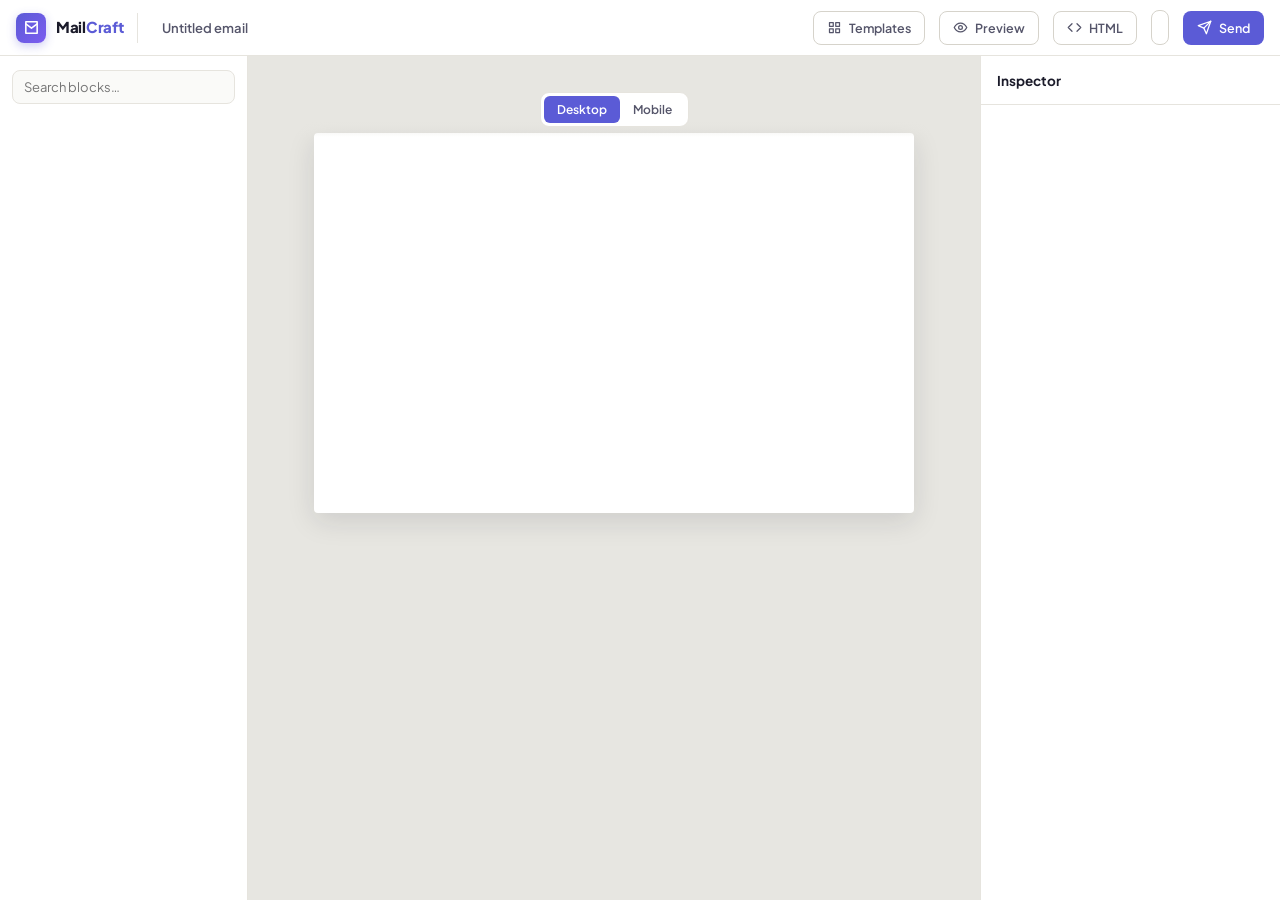
==== commit 1332ef06: "Add Google Ads script to email-crafter" ====
--- a/tools/email-crafter/index.html
+++ b/tools/email-crafter/index.html
@@ -1,6 +1,18 @@
 <!DOCTYPE html>
 <html lang="en">
 <head>
+  <script async src="https://pagead2.googlesyndication.com/pagead/js/adsbygoogle.js?client=ca-pub-2989173811138340"
+     crossorigin="anonymous"></script>
+<!-- mail craft -->
+<ins class="adsbygoogle"
+     style="display:block"
+     data-ad-client="ca-pub-2989173811138340"
+     data-ad-slot="6949298132"
+     data-ad-format="auto"
+     data-full-width-responsive="true"></ins>
+<script>
+     (adsbygoogle = window.adsbygoogle || []).push({});
+</script>
 <meta charset="UTF-8" />
 <meta name="viewport" content="width=device-width, initial-scale=1" />
 <title>MailCraft Studio — Email Designer</title>
@@ -1212,6 +1224,16 @@
 
 /* init */
 loadSettings(); load(); renderLibrary(); renderCanvas(); renderInspector();
+  <script async src="https://pagead2.googlesyndication.com/pagead/js/adsbygoogle.js?client=ca-pub-2989173811138340"
+     crossorigin="anonymous"></script>
+<ins class="adsbygoogle"
+     style="display:block"
+     data-ad-format="autorelaxed"
+     data-ad-client="ca-pub-2989173811138340"
+     data-ad-slot="2610556316"></ins>
+<script>
+     (adsbygoogle = window.adsbygoogle || []).push({});
+</script>
 </script>
 </body>
 </html>
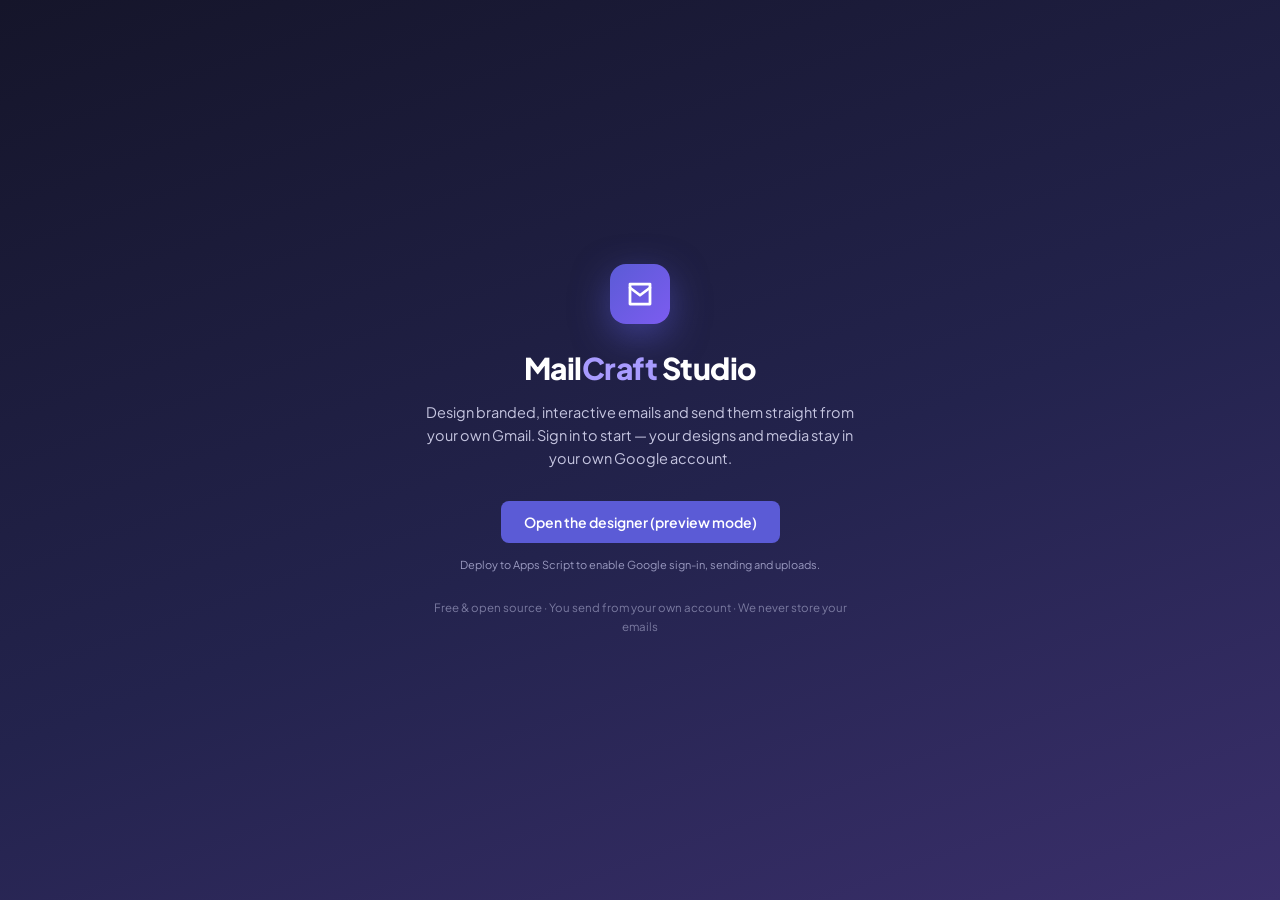
==== commit 791cb785: "Update index.html" ====
--- a/tools/email-crafter/index.html
+++ b/tools/email-crafter/index.html
@@ -1,18 +1,6 @@
 <!DOCTYPE html>
 <html lang="en">
 <head>
-  <script async src="https://pagead2.googlesyndication.com/pagead/js/adsbygoogle.js?client=ca-pub-2989173811138340"
-     crossorigin="anonymous"></script>
-<!-- mail craft -->
-<ins class="adsbygoogle"
-     style="display:block"
-     data-ad-client="ca-pub-2989173811138340"
-     data-ad-slot="6949298132"
-     data-ad-format="auto"
-     data-full-width-responsive="true"></ins>
-<script>
-     (adsbygoogle = window.adsbygoogle || []).push({});
-</script>
 <meta charset="UTF-8" />
 <meta name="viewport" content="width=device-width, initial-scale=1" />
 <title>MailCraft Studio — Email Designer</title>
@@ -173,7 +161,7 @@
 .insp-empty svg{width:34px;height:34px;color:var(--border-strong);margin-bottom:12px}
 .field{margin-bottom:14px}
 .field>label{display:block;font-size:11px;font-weight:700;color:var(--ink-2);margin-bottom:6px;letter-spacing:.2px}
-.field input[type=text],.field input[type=url],.field input[type=number],.field textarea,.field select{
+.field input[type=text],.field input[type=url],.field input[type=number],.field input[type=datetime-local],.field textarea,.field select{
   width:100%;background:var(--surface-2);border:1px solid var(--border);border-radius:7px;padding:8px 10px;color:var(--ink)
 }
 .field input:focus,.field textarea:focus,.field select:focus{outline:none;border-color:var(--accent);background:#fff}
@@ -255,6 +243,14 @@
 }
 .toast.show{transform:translateX(-50%) translateY(0)}
 .toast svg{width:16px;height:16px;color:#86efac}
+@keyframes mcspin{to{transform:rotate(360deg)}}
+.mc-spin{width:16px;height:16px;border:2px solid rgba(168,155,255,.3);border-top-color:#a89bff;border-radius:50%;display:inline-block;animation:mcspin .7s linear infinite}
+.user-chip{display:flex;align-items:center;gap:8px;padding:4px 10px 4px 4px;border:1px solid var(--border);border-radius:24px;font-size:12px;font-weight:600;color:var(--ink-2)}
+.user-chip .ava{width:24px;height:24px;border-radius:50%;background:linear-gradient(135deg,var(--accent),#7c5cf0);color:#fff;display:flex;align-items:center;justify-content:center;font-size:11px;font-weight:700}
+.upload-btn{display:flex;align-items:center;justify-content:center;gap:7px;width:100%;background:var(--accent-soft);color:var(--accent);border:1px dashed var(--accent);border-radius:8px;padding:9px;font-weight:600;font-size:12px;margin-bottom:8px;transition:.15s}
+.upload-btn:hover{background:#e2e2fa}
+.upload-btn svg{width:15px;height:15px}
+.upload-btn.busy{opacity:.6;pointer-events:none}
 
 @media(max-width:920px){
   .library{width:200px}.inspector{width:260px}
@@ -262,6 +258,21 @@
 </style>
 </head>
 <body>
+
+<!-- ============ LANDING / SIGN-IN GATE ============ -->
+<div id="landing" style="position:fixed;inset:0;z-index:300;background:linear-gradient(160deg,#15152a 0%,#23234d 55%,#3a2f6b 100%);display:flex;align-items:center;justify-content:center;padding:24px">
+  <div style="max-width:440px;width:100%;text-align:center;color:#fff">
+    <div style="width:60px;height:60px;border-radius:16px;margin:0 auto 22px;background:linear-gradient(135deg,#5B5BD6,#7c5cf0);display:flex;align-items:center;justify-content:center;box-shadow:0 12px 36px rgba(91,91,214,.5)">
+      <svg viewBox="0 0 24 24" width="30" height="30" fill="none" stroke="#fff" stroke-width="2.2" stroke-linecap="round" stroke-linejoin="round"><path d="M4 4h16v16H4z"/><path d="m4 7 8 6 8-6"/></svg>
+    </div>
+    <h1 style="font-size:30px;font-weight:800;letter-spacing:-.5px;margin-bottom:10px">Mail<span style="color:#a89bff">Craft</span> Studio</h1>
+    <p style="font-size:14.5px;line-height:1.6;color:#c5c5e0;margin-bottom:30px">Design branded, interactive emails and send them straight from your own Gmail. Sign in to start — your designs and media stay in your own Google account.</p>
+    <div id="landingAuth">
+      <div style="display:inline-flex;align-items:center;gap:10px;color:#a89bff;font-size:13px"><span class="mc-spin"></span> Checking your Google session…</div>
+    </div>
+    <p style="font-size:11.5px;color:#7a7aa0;margin-top:26px;line-height:1.6">Free &amp; open source · You send from your own account · We never store your emails</p>
+  </div>
+</div>
 
 <!-- ============ TOP BAR ============ -->
 <div class="topbar">
@@ -276,6 +287,10 @@
   <button class="btn btn-ghost" onclick="openTemplates()" title="Saved templates">
     <svg viewBox="0 0 24 24" fill="none" stroke="currentColor" stroke-width="2" stroke-linecap="round" stroke-linejoin="round"><path d="M4 4h6v6H4zM14 4h6v6h-6zM4 14h6v6H4zM14 14h6v6h-6z"/></svg>
     Templates
+  </button>
+  <button class="btn btn-ghost" onclick="openScheduled()" title="Scheduled sends">
+    <svg viewBox="0 0 24 24" fill="none" stroke="currentColor" stroke-width="2" stroke-linecap="round" stroke-linejoin="round"><circle cx="12" cy="12" r="9"/><path d="M12 7v5l3 2"/></svg>
+    Scheduled
   </button>
   <button class="btn btn-ghost" onclick="openPreview()" title="Live preview">
     <svg viewBox="0 0 24 24" fill="none" stroke="currentColor" stroke-width="2" stroke-linecap="round" stroke-linejoin="round"><path d="M2 12s3.5-7 10-7 10 7 10 7-3.5 7-10 7-10-7-10-7z"/><circle cx="12" cy="12" r="3"/></svg>
@@ -285,6 +300,7 @@
     <svg viewBox="0 0 24 24" fill="none" stroke="currentColor" stroke-width="2" stroke-linecap="round" stroke-linejoin="round"><path d="m16 18 6-6-6-6M8 6l-6 6 6 6"/></svg>
     HTML
   </button>
+  <div class="user-chip" id="userChip" style="display:none"><span class="ava" id="userAva">?</span><span id="userEmail">…</span></div>
   <button class="btn-icon" onclick="openSettings()" title="Settings">
     <svg viewBox="0 0 24 24" fill="none" stroke="currentColor" stroke-width="2" stroke-linecap="round" stroke-linejoin="round"><circle cx="12" cy="12" r="3"/><path d="M19.4 15a1.65 1.65 0 0 0 .33 1.82l.06.06a2 2 0 1 1-2.83 2.83l-.06-.06a1.65 1.65 0 0 0-1.82-.33 1.65 1.65 0 0 0-1 1.51V21a2 2 0 0 1-4 0v-.09A1.65 1.65 0 0 0 9 19.4a1.65 1.65 0 0 0-1.82.33l-.06.06a2 2 0 1 1-2.83-2.83l.06-.06a1.65 1.65 0 0 0 .33-1.82 1.65 1.65 0 0 0-1.51-1H3a2 2 0 0 1 0-4h.09A1.65 1.65 0 0 0 4.6 9a1.65 1.65 0 0 0-.33-1.82l-.06-.06a2 2 0 1 1 2.83-2.83l.06.06a1.65 1.65 0 0 0 1.82.33H9a1.65 1.65 0 0 0 1-1.51V3a2 2 0 0 1 4 0v.09a1.65 1.65 0 0 0 1 1.51 1.65 1.65 0 0 0 1.82-.33l.06-.06a2 2 0 1 1 2.83 2.83l-.06.06a1.65 1.65 0 0 0-.33 1.82V9a1.65 1.65 0 0 0 1.51 1H21a2 2 0 0 1 0 4h-.09a1.65 1.65 0 0 0-1.51 1z"/></svg>
   </button>
@@ -328,9 +344,9 @@
       <button class="modal-close" onclick="closeModal('sendOverlay')"><svg viewBox="0 0 24 24" fill="none" stroke="currentColor" stroke-width="2"><path d="M18 6 6 18M6 6l12 12"/></svg></button>
     </div>
     <div class="modal-body">
-      <div class="callout info" id="sendConfigNote">
-        <svg viewBox="0 0 24 24" fill="none" stroke="currentColor" stroke-width="2"><circle cx="12" cy="12" r="10"/><path d="M12 16v-4M12 8h.01"/></svg>
-        <span>Connect your Apps Script backend in <b>Settings</b> before sending. Your email is delivered from your own Gmail / Workspace account.</span>
+      <div class="callout ok" id="sendConfigNote">
+        <svg viewBox="0 0 24 24" fill="none" stroke="currentColor" stroke-width="2"><path d="M20 6 9 17l-5-5"/></svg>
+        <span>This email will be sent from <b id="sendFromEmail">your Google account</b>. Each recipient gets an individual copy.</span>
       </div>
       <div class="field">
         <label>Recipients</label>
@@ -343,12 +359,23 @@
       </div>
       <div class="field"><label>Subject</label><input type="text" id="subjectLine" placeholder="Subject line" /></div>
       <div class="field"><label>Preheader <span style="font-weight:500;color:var(--ink-3)">(inbox preview text)</span></label><input type="text" id="preheader" placeholder="One line shown after the subject in the inbox" /></div>
+      <div class="field">
+        <label>Delivery</label>
+        <select id="freqSel" onchange="onFreqChange()">
+          <option value="now">Send now</option>
+          <option value="once">Schedule for later</option>
+          <option value="daily">Recurring — every day</option>
+          <option value="weekly">Recurring — every week</option>
+          <option value="monthly">Recurring — every month</option>
+        </select>
+      </div>
+      <div id="schedFields"></div>
       <div class="status-msg" id="sendStatus"></div>
     </div>
     <div class="modal-foot">
       <button class="btn btn-ghost" onclick="closeModal('sendOverlay')">Cancel</button>
       <button class="btn btn-soft" onclick="sendTest()">Send test to me</button>
-      <button class="btn btn-primary" id="sendBtn" onclick="sendEmail()">Send now</button>
+      <button class="btn btn-primary" id="sendBtn" onclick="onPrimarySend()">Send now</button>
     </div>
   </div>
 </div>
@@ -363,12 +390,10 @@
     <div class="modal-body">
       <div class="callout ok">
         <svg viewBox="0 0 24 24" fill="none" stroke="currentColor" stroke-width="2"><path d="M20 6 9 17l-5-5"/></svg>
-        <span>Saved locally in this browser only. Deploy the Apps Script file once, then paste the Web App URL and token here.</span>
+        <span>You're signed in with Google. Emails send from your own account and uploads go to your own Drive — nothing is stored on a third-party server.</span>
       </div>
-      <div class="insp-section" style="margin-top:0">Sending backend</div>
-      <div class="field"><label>Apps Script Web App URL</label><input type="url" id="setUrl" placeholder="https://script.google.com/macros/s/…/exec" /></div>
-      <div class="field"><label>Access token</label><input type="text" id="setToken" placeholder="Must match the token in your .gs file" /></div>
-      <div class="field"><label>Your own email (for test sends)</label><input type="text" id="setMyEmail" placeholder="you@example.com" /></div>
+      <div class="insp-section" style="margin-top:0">Account</div>
+      <div class="field"><label>Signed in as</label><input type="text" id="setMyEmail" readonly style="background:#f0f0f5;cursor:default" /></div>
       <div class="insp-section">Brand kit <span style="text-transform:none;font-weight:500;color:var(--ink-3)">— applied to new blocks</span></div>
       <div class="row2">
         <div class="field"><label>Brand colour</label><div class="color-field"><input type="color" id="setBrandColor" value="#5B5BD6" /><input type="text" id="setBrandColorHex" value="#5B5BD6" /></div></div>
@@ -456,6 +481,28 @@
   </div>
 </div>
 
+<!-- ============ MODAL: SCHEDULED ============ -->
+<div class="overlay" id="schedOverlay">
+  <div class="modal">
+    <div class="modal-head">
+      <h2><svg viewBox="0 0 24 24" fill="none" stroke="currentColor" stroke-width="2" stroke-linecap="round" stroke-linejoin="round"><circle cx="12" cy="12" r="9"/><path d="M12 7v5l3 2"/></svg>Scheduled sends</h2>
+      <button class="modal-close" onclick="closeModal('schedOverlay')"><svg viewBox="0 0 24 24" fill="none" stroke="currentColor" stroke-width="2"><path d="M18 6 6 18M6 6l12 12"/></svg></button>
+    </div>
+    <div class="modal-body">
+      <div class="callout info">
+        <svg viewBox="0 0 24 24" fill="none" stroke="currentColor" stroke-width="2"><circle cx="12" cy="12" r="10"/><path d="M12 16v-4M12 8h.01"/></svg>
+        <span>Scheduled emails are sent automatically from your own account. Times use the app's time zone. Recurring sends repeat until you cancel them here.</span>
+      </div>
+      <div class="tpl-list" id="schedList"></div>
+    </div>
+    <div class="modal-foot">
+      <button class="btn btn-ghost" onclick="closeModal('schedOverlay')">Close</button>
+    </div>
+  </div>
+</div>
+
+<input type="file" id="mediaFile" style="display:none" onchange="onMediaPicked(event)" />
+
 <div class="toast" id="toast"><svg viewBox="0 0 24 24" fill="none" stroke="currentColor" stroke-width="2.5"><path d="M20 6 9 17l-5-5"/></svg><span id="toastMsg"></span></div>
 
 <script>
@@ -467,9 +514,12 @@
 const TPL_KEY='mailcraft_v2_templates';
 
 let settings={
-  url:'', token:'', myEmail:'',
+  myEmail:'',
   brandColor:'#5B5BD6', btnRadius:8, logo:'', font:"Arial, Helvetica, sans-serif"
 };
+let currentUser=null;     // signed-in Google email
+let pendingInline=[];     // {cid, driveId} collected while building send HTML
+const hasServer = (typeof google!=='undefined' && google.script && google.script.run);
 let doc={ name:'Untitled email', blocks:[] };
 let selectedId=null;
 let recipients=[];
@@ -758,7 +808,11 @@
 
 function up(key,val){
   const b=doc.blocks.find(x=>x.id===selectedId); if(!b)return;
-  b.props[key]=val; renderCanvas(); save();
+  b.props[key]=val;
+  // a manually typed URL is no longer the uploaded Drive file
+  const clearMap={src:'driveId',thumb:'thumbDriveId',lImg:'lDriveId',rImg:'rDriveId'};
+  if(clearMap[key]) b.props[clearMap[key]]=undefined;
+  renderCanvas(); save();
 }
 function upNested(side,key,val){
   const b=doc.blocks.find(x=>x.id===selectedId); if(!b)return;
@@ -781,6 +835,7 @@
   const p=b.props; let h='';
   switch(b.type){
     case 'logo':
+      h+=uploadBtn('src','driveId','image/*');
       h+=f('Image URL',inp('src',p.src,'url'));
       h+=f('Width (px)',range('width',p.width,60,300,2,'px'));
       h+=f('Alignment',align('align',p.align));
@@ -823,6 +878,7 @@
       h+=`<div class="hint warn">CSS animation plays in Apple Mail and most modern clients, and is ignored gracefully in Outlook — the button still shows perfectly.</div>`;
       h+=f('Block background',color('blockBg',p.blockBg)); break;
     case 'image':
+      h+=uploadBtn('src','driveId','image/*');
       h+=f('Image URL',inp('src',p.src,'url'));
       h+=f('Alt text',inp('alt',p.alt));
       h+=f('Link URL (optional)',inp('href',p.href,'url','https://'));
@@ -832,6 +888,7 @@
       h+=f('Padding',range('pad',p.pad,0,40,2,'px'));
       h+=f('Background',color('bg',p.bg)); break;
     case 'hero':
+      h+=uploadBtn('src','driveId','image/*',false,'Upload background image');
       h+=f('Background image URL',inp('src',p.src,'url'));
       h+=f('Headline',inp('headline',p.headline));
       h+=f('Sub-text',area('sub',p.sub));
@@ -844,6 +901,7 @@
       h+=`<div class="hint warn">Text-over-image uses an overlay that always renders, but a few older clients ignore background positioning — preview before sending.</div>`;
       break;
     case 'imageButton':
+      h+=uploadBtn('src','driveId','image/*');
       h+=f('Image URL',inp('src',p.src,'url'));
       h+=f('Button label',inp('btnLabel',p.btnLabel));
       h+=f('Button link',inp('btnHref',p.btnHref,'url','https://'));
@@ -854,6 +912,7 @@
       h+=`<div class="hint warn">The button sits over the image where clients allow it; Outlook drops it below the image as a safe fallback.</div>`;
       break;
     case 'gif':
+      h+=uploadBtn('src','driveId','image/gif,image/*',false,'Upload GIF');
       h+=f('GIF URL',inp('src',p.src,'url'));
       h+=f('Alt text',inp('alt',p.alt));
       h+=f('Link URL (optional)',inp('href',p.href,'url','https://'));
@@ -862,7 +921,9 @@
       h+=f('Background',color('bg',p.bg));
       h+=`<div class="hint warn">Outlook 2007–2019 shows only the first frame, so design a strong first frame.</div>`; break;
     case 'video':
+      h+=uploadBtn('','','video/*',true,'Upload video to my Drive');
       h+=f('Thumbnail URL',inp('thumb',p.thumb,'url'));
+      h+=uploadBtn('thumb','thumbDriveId','image/*',false,'Upload custom thumbnail');
       h+=f('Video link (YouTube/Vimeo)',inp('href',p.href,'url','https://'));
       h+=f('Play button colour',color('playColor',p.playColor));
       h+=f('Width (%)',range('width',p.width,30,100,5,'%'));
@@ -871,11 +932,13 @@
       h+=`<div class="hint">Inline video plays only in Apple Mail. Everywhere else this opens the video link — the same approach Salesforce uses.</div>`; break;
     case 'columns':
       h+='<div class="insp-section" style="margin-top:0">Left column</div>';
+      h+=uploadBtn('lImg','lDriveId','image/*');
       h+=f('Image URL',inp('lImg',p.lImg,'url'));
       h+=f('Title',inp('lTitle',p.lTitle));
       h+=f('Text',area('lText',p.lText));
       h+=f('Link (optional)',inp('lHref',p.lHref,'url'));
       h+='<div class="insp-section">Right column</div>';
+      h+=uploadBtn('rImg','rDriveId','image/*');
       h+=f('Image URL',inp('rImg',p.rImg,'url'));
       h+=f('Title',inp('rTitle',p.rTitle));
       h+=f('Text',area('rText',p.rText));
@@ -938,11 +1001,22 @@
   <!--<![endif]-->`;
 }
 
+let EMAIL_MODE='preview';
+// In 'send' mode, uploaded (Drive) images are embedded inline via CID for reliable rendering.
+function emImg(driveId, url){
+  if(EMAIL_MODE==='send' && driveId){
+    const cid='mc_'+driveId;
+    if(!pendingInline.some(x=>x.cid===cid)) pendingInline.push({cid:cid, driveId:driveId});
+    return 'cid:'+cid;
+  }
+  return url;
+}
+
 function blockToEmail(b){
   const p=b.props; const F=settings.font;
   switch(b.type){
     case 'logo':
-      return row(`<table role="presentation" width="100%"><tr><td align="${p.align}" style="padding:${p.pad}px"><img src="${p.src}" width="${p.width}" alt="logo" style="display:block;border:0;width:${p.width}px;max-width:100%;margin:${p.align==='center'?'0 auto':'0'}"/></td></tr></table>`, p.bg);
+      return row(`<table role="presentation" width="100%"><tr><td align="${p.align}" style="padding:${p.pad}px"><img src="${emImg(p.driveId,p.src)}" width="${p.width}" alt="logo" style="display:block;border:0;width:${p.width}px;max-width:100%;margin:${p.align==='center'?'0 auto':'0'}"/></td></tr></table>`, p.bg);
     case 'spacer':
       return row(`<div style="line-height:${p.height}px;height:${p.height}px;font-size:1px">&nbsp;</div>`, p.bg);
     case 'divider':
@@ -956,14 +1030,14 @@
     case 'button':
       return row(`<table role="presentation" width="100%"><tr><td align="${p.align}" style="padding:${padCss(p.pad)}">${bulletproofButton(esc(p.label),p.href,p.bg,p.color,p.radius,p.padY,p.padX,p.fullWidth,p.anim)}</td></tr></table>`, p.blockBg);
     case 'image':{
-      const img=`<img src="${p.src}" alt="${esc(p.alt)}" width="${Math.round(600*p.width/100)}" style="display:block;border:0;width:${p.width}%;max-width:100%;border-radius:${p.radius}px;margin:${p.align==='center'?'0 auto':p.align==='right'?'0 0 0 auto':'0'}"/>`;
+      const img=`<img src="${emImg(p.driveId,p.src)}" alt="${esc(p.alt)}" width="${Math.round(600*p.width/100)}" style="display:block;border:0;width:${p.width}%;max-width:100%;border-radius:${p.radius}px;margin:${p.align==='center'?'0 auto':p.align==='right'?'0 0 0 auto':'0'}"/>`;
       const wrapped=p.href?`<a href="${p.href}" target="_blank">${img}</a>`:img;
       return row(`<table role="presentation" width="100%"><tr><td align="${p.align}" style="padding:${p.pad}px">${wrapped}</td></tr></table>`, p.bg);
     }
     case 'hero':
       // image + caption stacked (most compatible "image+text"): image, then overlay-styled text band
       return row(`<table role="presentation" width="100%">
-        <tr><td style="padding:0"><img src="${p.src}" alt="${esc(p.headline)}" width="600" style="display:block;border:0;width:100%;border-radius:${p.radius}px ${p.radius}px 0 0"/></td></tr>
+        <tr><td style="padding:0"><img src="${emImg(p.driveId,p.src)}" alt="${esc(p.headline)}" width="600" style="display:block;border:0;width:100%;border-radius:${p.radius}px ${p.radius}px 0 0"/></td></tr>
         <tr><td style="background-color:#1B1B2A;padding:22px;text-align:${p.align}">
           <div style="font-family:${F};font-size:24px;font-weight:800;color:#ffffff;line-height:1.25;margin-bottom:8px">${esc(p.headline)}</div>
           <div style="font-family:${F};font-size:14px;color:#d9d9e8;line-height:1.5;margin-bottom:16px">${esc(p.sub)}</div>
@@ -973,26 +1047,26 @@
       // image then button beneath — universally safe stack representing "button on image"
       const jv=p.posH;
       return row(`<table role="presentation" width="100%">
-        <tr><td style="padding:0"><img src="${p.src}" alt="${esc(p.btnLabel)}" width="600" style="display:block;border:0;width:100%"/></td></tr>
+        <tr><td style="padding:0"><img src="${emImg(p.driveId,p.src)}" alt="${esc(p.btnLabel)}" width="600" style="display:block;border:0;width:100%"/></td></tr>
         <tr><td align="${jv}" style="padding:16px 20px;background-color:${p.bg}">${bulletproofButton(esc(p.btnLabel),p.btnHref,p.btnBg,p.btnColor,p.radius,12,28,false,'none')}</td></tr>
       </table>`, p.bg);
     }
     case 'gif':{
-      const img=`<img src="${p.src}" alt="${esc(p.alt)}" width="${Math.round(600*p.width/100)}" style="display:block;border:0;width:${p.width}%;max-width:100%;margin:${p.align==='center'?'0 auto':'0'}"/>`;
+      const img=`<img src="${emImg(p.driveId,p.src)}" alt="${esc(p.alt)}" width="${Math.round(600*p.width/100)}" style="display:block;border:0;width:${p.width}%;max-width:100%;margin:${p.align==='center'?'0 auto':'0'}"/>`;
       const wrapped=p.href?`<a href="${p.href}" target="_blank">${img}</a>`:img;
       return row(`<table role="presentation" width="100%"><tr><td align="${p.align}" style="padding:${p.pad}px">${wrapped}</td></tr></table>`, p.bg);
     }
     case 'video':
       return row(`<table role="presentation" width="100%"><tr><td align="${p.align}" style="padding:${p.pad}px">
         <a href="${p.href}" target="_blank" style="display:inline-block;position:relative;text-decoration:none">
-          <img src="${p.thumb}" alt="Play video" width="${Math.round(600*p.width/100)}" style="display:block;border:0;width:${p.width}%;max-width:100%"/>
+          <img src="${emImg(p.thumbDriveId,p.thumb)}" alt="Play video" width="${Math.round(600*p.width/100)}" style="display:block;border:0;width:${p.width}%;max-width:100%"/>
         </a>
         <div style="font-family:${F};font-size:12px;color:#888;margin-top:6px">▶ Watch the video</div>
       </td></tr></table>`, p.bg);
     case 'columns':{
       const colCell=(s)=>`<table role="presentation" width="100%"><tr><td style="padding:8px">
         ${p[s+'Href']?`<a href="${p[s+'Href']}" target="_blank">`:''}
-        <img src="${p[s+'Img']}" width="270" alt="${esc(p[s+'Title'])}" style="display:block;border:0;width:100%;border-radius:6px;margin-bottom:10px"/>
+        <img src="${emImg(p[s+'DriveId'],p[s+'Img'])}" width="270" alt="${esc(p[s+'Title'])}" style="display:block;border:0;width:100%;border-radius:6px;margin-bottom:10px"/>
         ${p[s+'Href']?'</a>':''}
         <div style="font-family:${F};font-size:16px;font-weight:700;color:${p.titleColor};margin-bottom:5px">${esc(p[s+'Title'])}</div>
         <div style="font-family:${F};font-size:13px;line-height:1.5;color:${p.textColor}">${esc(p[s+'Text'])}</div>
@@ -1017,7 +1091,8 @@
   return '';
 }
 
-function generateEmailHTML(forSend){
+function generateEmailHTML(mode){
+  EMAIL_MODE = (mode==='send') ? 'send' : 'preview';
   const F=settings.font;
   const pre=document.getElementById('preheader')?.value||'';
   const bodyRows=doc.blocks.map(blockToEmail).join('\n');
@@ -1083,9 +1158,9 @@
    ============================================================ */
 function openSend(){
   loadSettings();
-  document.getElementById('fromName').value=settings.fromName||'';
+  if(currentUser){ document.getElementById('sendFromEmail').textContent=currentUser; if(!document.getElementById('fromName').value) document.getElementById('fromName').value=''; }
+  const fs=document.getElementById('freqSel'); if(fs){ fs.value='now'; onFreqChange(); }
   document.getElementById('sendOverlay').classList.add('show');
-  document.getElementById('sendConfigNote').style.display=settings.url?'none':'flex';
 }
 function recipKey(e){
   if(e.key==='Enter'||e.key===','){ e.preventDefault(); addRecip(); }
@@ -1102,45 +1177,119 @@
   const el=document.getElementById('sendStatus');
   el.textContent=msg; el.className='status-msg show '+(ok?'ok':'err');
 }
-async function postSend(to,subject){
-  const payload={ token:settings.token, to:to.join(','), subject, html:generateEmailHTML(true),
-    fromName:document.getElementById('fromName').value||'', replyTo:document.getElementById('replyTo').value||'' };
-  const res=await fetch(settings.url,{method:'POST',headers:{'Content-Type':'text/plain;charset=utf-8'},body:JSON.stringify(payload)});
-  return res.json();
+function buildSendPayload(toArray, subject){
+  pendingInline=[];
+  const html=generateEmailHTML('send');   // 'send' mode populates pendingInline with Drive-hosted images
+  return {
+    to: toArray, subject: subject, html: html,
+    preheader: document.getElementById('preheader').value||'',
+    fromName: document.getElementById('fromName').value||'',
+    replyTo: document.getElementById('replyTo').value||'',
+    inlineImages: pendingInline
+  };
+}
+function serverSend(payload){
+  return new Promise((resolve,reject)=>{
+    if(!hasServer){ reject(new Error('Not deployed')); return; }
+    google.script.run.withSuccessHandler(resolve).withFailureHandler(reject).sendCampaign(payload);
+  });
 }
 async function sendEmail(){
   addRecip();
-  if(!settings.url){ sendStatus('Add your Apps Script URL in Settings first.',false); return; }
+  if(!hasServer){ sendStatus('Sending becomes active once this is deployed as an Apps Script web app.',false); return; }
   if(!recipients.length){ sendStatus('Add at least one recipient.',false); return; }
   const subject=document.getElementById('subjectLine').value.trim();
   if(!subject){ sendStatus('Add a subject line.',false); return; }
   const btn=document.getElementById('sendBtn'); btn.textContent='Sending…'; btn.disabled=true;
   try{
-    const r=await postSend(recipients,subject);
-    if(r.ok){ sendStatus('Sent to '+recipients.length+' recipient(s). ✓',true); toast('Email sent'); }
-    else sendStatus('Send failed: '+(r.error||'unknown error'),false);
-  }catch(err){ sendStatus('Network error — check the Web App URL and that it is deployed for "Anyone".',false); }
+    const r=await serverSend(buildSendPayload(recipients,subject));
+    if(r&&r.ok){ sendStatus('Sent to '+r.sent+' recipient(s) from '+r.from+' ✓',true); toast('Email sent'); }
+    else sendStatus('Send failed: '+((r&&r.error)||'unknown error'),false);
+  }catch(err){ sendStatus('Send error: '+(err.message||err),false); }
   btn.textContent='Send now'; btn.disabled=false;
 }
 async function sendTest(){
-  if(!settings.url){ sendStatus('Add your Apps Script URL in Settings first.',false); return; }
-  if(!settings.myEmail){ sendStatus('Add your own email in Settings for test sends.',false); return; }
+  if(!hasServer){ sendStatus('Sending becomes active once this is deployed as an Apps Script web app.',false); return; }
+  const target=currentUser||settings.myEmail;
+  if(!target){ sendStatus('Could not detect your email — reload and re-authorise.',false); return; }
   const subject='[TEST] '+(document.getElementById('subjectLine').value||doc.name);
   try{
-    const r=await postSend([settings.myEmail],subject);
-    if(r.ok){ sendStatus('Test sent to '+settings.myEmail+' ✓',true); toast('Test sent'); }
-    else sendStatus('Test failed: '+(r.error||'unknown'),false);
-  }catch(err){ sendStatus('Network error during test send.',false); }
+    const r=await serverSend(buildSendPayload([target],subject));
+    if(r&&r.ok){ sendStatus('Test sent to '+target+' ✓',true); toast('Test sent'); }
+    else sendStatus('Test failed: '+((r&&r.error)||'unknown'),false);
+  }catch(err){ sendStatus('Test error: '+(err.message||err),false); }
 }
 
 /* ============================================================
-   Settings
+   Recurring / scheduled sends
    ============================================================ */
+function onFreqChange(){
+  const f=document.getElementById('freqSel').value;
+  const c=document.getElementById('schedFields');
+  const hourSel='<select id="schedHour">'+Array.from({length:24},(_,i)=>`<option value="${i}" ${i===9?'selected':''}>${(i<10?'0':'')+i}:00</option>`).join('')+'</select>';
+  const days=[['MON','Monday'],['TUE','Tuesday'],['WED','Wednesday'],['THU','Thursday'],['FRI','Friday'],['SAT','Saturday'],['SUN','Sunday']];
+  let h='';
+  if(f==='once'){ h='<div class="field"><label>Date &amp; time</label><input type="datetime-local" id="schedWhen" /></div>'; }
+  else if(f==='daily'){ h='<div class="field"><label>Every day at</label>'+hourSel+'</div>'; }
+  else if(f==='weekly'){ h='<div class="row2"><div class="field"><label>Weekday</label><select id="schedWeekday">'+days.map(d=>`<option value="${d[0]}">${d[1]}</option>`).join('')+'</select></div><div class="field"><label>At</label>'+hourSel+'</div></div>'; }
+  else if(f==='monthly'){ h='<div class="row2"><div class="field"><label>Day of month</label><input type="number" id="schedDay" min="1" max="28" value="1" /></div><div class="field"><label>At</label>'+hourSel+'</div></div>'; }
+  c.innerHTML=h;
+  document.getElementById('sendBtn').textContent = (f==='now') ? 'Send now' : 'Schedule';
+}
+function buildSchedule(){
+  const f=document.getElementById('freqSel').value;
+  if(f==='once'){
+    const w=document.getElementById('schedWhen').value;
+    if(!w){ sendStatus('Pick a date and time.',false); return null; }
+    if(new Date(w).getTime()<=Date.now()){ sendStatus('Pick a time in the future.',false); return null; }
+    return {type:'once', datetime:new Date(w).toISOString()};
+  }
+  const hour=+(document.getElementById('schedHour')?.value||9);
+  if(f==='daily') return {type:'daily', hour};
+  if(f==='weekly') return {type:'weekly', weekday:document.getElementById('schedWeekday').value, hour};
+  if(f==='monthly') return {type:'monthly', day:+(document.getElementById('schedDay').value||1), hour};
+  return null;
+}
+function onPrimarySend(){
+  const f=document.getElementById('freqSel').value;
+  if(f==='now') sendEmail(); else scheduleEmail();
+}
+async function scheduleEmail(){
+  addRecip();
+  if(!hasServer){ sendStatus('Scheduling becomes active once this is deployed as an Apps Script web app.',false); return; }
+  if(!recipients.length){ sendStatus('Add at least one recipient.',false); return; }
+  const subject=document.getElementById('subjectLine').value.trim();
+  if(!subject){ sendStatus('Add a subject line.',false); return; }
+  const schedule=buildSchedule(); if(!schedule) return;
+  const btn=document.getElementById('sendBtn'); btn.textContent='Scheduling…'; btn.disabled=true;
+  try{
+    const r=await new Promise((res,rej)=>google.script.run.withSuccessHandler(res).withFailureHandler(rej).scheduleCampaign(buildSendPayload(recipients,subject),schedule));
+    if(r&&r.ok){ sendStatus('Scheduled ✓ — '+r.label,true); toast('Email scheduled'); }
+    else sendStatus('Could not schedule: '+((r&&r.error)||'unknown error'),false);
+  }catch(err){ sendStatus('Schedule error: '+(err.message||err),false); }
+  btn.textContent='Schedule'; btn.disabled=false;
+}
+function openScheduled(){
+  document.getElementById('schedOverlay').classList.add('show');
+  const list=document.getElementById('schedList');
+  if(!hasServer){ list.innerHTML='<div style="color:var(--ink-3);font-size:12px;padding:6px 2px">Available once deployed to Apps Script.</div>'; return; }
+  list.innerHTML='<div style="color:var(--ink-3);font-size:12px;padding:6px 2px"><span class="mc-spin" style="border-top-color:var(--accent);border-color:var(--accent-soft);border-top-color:var(--accent)"></span> Loading…</div>';
+  google.script.run.withSuccessHandler(renderScheduled).withFailureHandler(()=>{ list.innerHTML='<div style="color:var(--danger);font-size:12px">Could not load scheduled sends.</div>'; }).listScheduled();
+}
+function renderScheduled(items){
+  const list=document.getElementById('schedList');
+  if(!items||!items.length){ list.innerHTML='<div style="color:var(--ink-3);font-size:12px;padding:6px 2px">No scheduled sends yet. Use <b>Send → Delivery</b> to schedule one.</div>'; return; }
+  list.innerHTML=items.map(it=>`<div class="tpl-item">
+    <div class="tpl-meta"><b>${esc(it.subject||'(no subject)')}</b><small>${esc(it.label)} · ${it.recipients} recipient(s)${it.lastRun?' · last sent '+new Date(it.lastRun).toLocaleDateString():''}</small></div>
+    <button class="btn-icon" title="Cancel" onclick="cancelSched('${it.id}')"><svg viewBox="0 0 24 24" width="15" height="15" fill="none" stroke="currentColor" stroke-width="2"><path d="M3 6h18M8 6V4h8v2M19 6l-1 14H6L5 6"/></svg></button>
+  </div>`).join('');
+}
+function cancelSched(id){
+  google.script.run.withSuccessHandler(()=>{ toast('Schedule cancelled'); openScheduled(); }).withFailureHandler(()=>toast('Could not cancel')).cancelScheduled(id);
+}
 function openSettings(){
   loadSettings();
-  document.getElementById('setUrl').value=settings.url;
-  document.getElementById('setToken').value=settings.token;
-  document.getElementById('setMyEmail').value=settings.myEmail;
+  document.getElementById('setMyEmail').value=currentUser||settings.myEmail||'';
   document.getElementById('setBrandColor').value=settings.brandColor;
   document.getElementById('setBrandColorHex').value=settings.brandColor;
   document.getElementById('setBtnRadius').value=settings.btnRadius;
@@ -1153,9 +1302,6 @@
   if(e.target.id==='setBrandColorHex') document.getElementById('setBrandColor').value=e.target.value;
 });
 function saveSettings(){
-  settings.url=document.getElementById('setUrl').value.trim();
-  settings.token=document.getElementById('setToken').value.trim();
-  settings.myEmail=document.getElementById('setMyEmail').value.trim();
   settings.brandColor=document.getElementById('setBrandColorHex').value.trim()||'#5B5BD6';
   settings.btnRadius=+document.getElementById('setBtnRadius').value||8;
   settings.logo=document.getElementById('setLogo').value.trim();
@@ -1166,6 +1312,82 @@
 function loadSettings(){
   try{ const s=JSON.parse(localStorage.getItem(SET_KEY)); if(s) settings={...settings,...s}; }catch(e){}
 }
+
+/* ============================================================
+   Media upload → user's own Google Drive
+   ============================================================ */
+let _uploadTarget=null;
+function uploadBtn(srcKey,driveIdKey,accept,isVideo,label){
+  return `<button class="upload-btn" onclick="pickMedia('${srcKey}','${driveIdKey||''}','${accept}',${isVideo?'true':'false'})">
+    <svg viewBox="0 0 24 24" fill="none" stroke="currentColor" stroke-width="2" stroke-linecap="round" stroke-linejoin="round"><path d="M21 15v4a2 2 0 0 1-2 2H5a2 2 0 0 1-2-2v-4M17 8l-5-5-5 5M12 3v12"/></svg>
+    ${label||'Upload from device'}</button>`;
+}
+function pickMedia(srcKey,driveIdKey,accept,isVideo){
+  if(!hasServer){ toast('Uploads activate once deployed to Apps Script'); return; }
+  _uploadTarget={srcKey,driveIdKey,isVideo};
+  const inp=document.getElementById('mediaFile'); inp.accept=accept; inp.click();
+}
+function onMediaPicked(e){
+  const file=e.target.files[0]; e.target.value=''; if(!file) return;
+  const isVideo=_uploadTarget.isVideo;
+  const max=isVideo?25*1024*1024:10*1024*1024;
+  if(file.size>max){ toast(isVideo?'Video over 25MB — paste a video link instead.':'Image over 10MB — please use a smaller file.'); return; }
+  document.querySelectorAll('.upload-btn').forEach(b=>b.classList.add('busy'));
+  const reader=new FileReader();
+  reader.onload=()=>{
+    const base64=reader.result.split(',')[1];
+    google.script.run.withSuccessHandler(res=>{
+      const b=doc.blocks.find(x=>x.id===selectedId);
+      if(b){
+        if(isVideo){ b.props.href=res.viewUrl; b.props.thumb=res.thumbUrl; b.props.thumbDriveId=undefined; }
+        else { b.props[_uploadTarget.srcKey]=res.url; if(_uploadTarget.driveIdKey) b.props[_uploadTarget.driveIdKey]=res.id; }
+      }
+      document.querySelectorAll('.upload-btn').forEach(x=>x.classList.remove('busy'));
+      renderCanvas(); renderInspector(); save(); toast('Uploaded to your Drive');
+    }).withFailureHandler(err=>{
+      document.querySelectorAll('.upload-btn').forEach(x=>x.classList.remove('busy'));
+      toast('Upload failed: '+(err.message||err));
+    }).uploadMedia({data:base64,name:file.name,mimeType:file.type});
+  };
+  reader.readAsDataURL(file);
+}
+
+/* ============================================================
+   Sign-in / profile
+   ============================================================ */
+function initAuth(){
+  let revealed=false;
+  const startBtn='<button class="btn btn-primary" style="font-size:14px;padding:12px 24px" onclick="enterStudio()">Start designing</button>';
+  function reveal(html){ if(revealed) return; revealed=true; const a=document.getElementById('landingAuth'); if(a) a.innerHTML=html; }
+
+  if(!hasServer){
+    reveal('<button class="btn btn-primary" style="font-size:14px;padding:11px 22px" onclick="enterStudio()">Open the designer (preview mode)</button>'+
+      '<div style="font-size:11px;color:#9a9ac0;margin-top:14px">Deploy to Apps Script to enable Google sign-in, sending and uploads.</div>');
+    return;
+  }
+
+  // Failsafe: never leave the user stuck on the spinner.
+  const timer=setTimeout(()=>reveal(startBtn), 6000);
+
+  try{
+    google.script.run.withSuccessHandler(p=>{
+      clearTimeout(timer);
+      currentUser=(p&&p.email)||'';
+      if(currentUser){
+        const initial=currentUser[0].toUpperCase();
+        const ava=document.getElementById('userAva'); if(ava) ava.textContent=initial;
+        const ue=document.getElementById('userEmail'); if(ue) ue.textContent=currentUser;
+        const chip=document.getElementById('userChip'); if(chip) chip.style.display='flex';
+        reveal(`<button class="btn btn-primary" style="font-size:14px;padding:12px 24px" onclick="enterStudio()">
+          <span class="ava" style="width:22px;height:22px;border-radius:50%;background:#fff;color:#5B5BD6;display:inline-flex;align-items:center;justify-content:center;font-size:11px;font-weight:700;margin-right:8px">${initial}</span>
+          Continue as ${currentUser}</button>`);
+      } else {
+        reveal(startBtn);
+      }
+    }).withFailureHandler(()=>{ clearTimeout(timer); reveal(startBtn); }).getProfile();
+  }catch(e){ clearTimeout(timer); reveal(startBtn); }
+}
+function enterStudio(){ const l=document.getElementById('landing'); if(l) l.style.display='none'; }
 
 /* ============================================================
    Persistence + templates
@@ -1222,18 +1444,16 @@
 document.querySelectorAll('.overlay').forEach(o=>o.addEventListener('click',e=>{ if(e.target===o) o.classList.remove('show'); }));
 document.getElementById('docName').addEventListener('input',save);
 
-/* init */
-loadSettings(); load(); renderLibrary(); renderCanvas(); renderInspector();
-  <script async src="https://pagead2.googlesyndication.com/pagead/js/adsbygoogle.js?client=ca-pub-2989173811138340"
-     crossorigin="anonymous"></script>
-<ins class="adsbygoogle"
-     style="display:block"
-     data-ad-format="autorelaxed"
-     data-ad-client="ca-pub-2989173811138340"
-     data-ad-slot="2610556316"></ins>
-<script>
-     (adsbygoogle = window.adsbygoogle || []).push({});
-</script>
+/* init — guarded so the sign-in gate always resolves */
+function boot(){
+  try{ loadSettings(); }catch(e){}
+  try{ load(); }catch(e){}
+  try{ renderLibrary(); }catch(e){}
+  try{ renderCanvas(); }catch(e){}
+  try{ renderInspector(); }catch(e){}
+  try{ initAuth(); }catch(e){ const l=document.getElementById('landing'); if(l) l.style.display='none'; }
+}
+if(document.readyState==='loading') window.addEventListener('DOMContentLoaded',boot); else boot();
 </script>
 </body>
 </html>
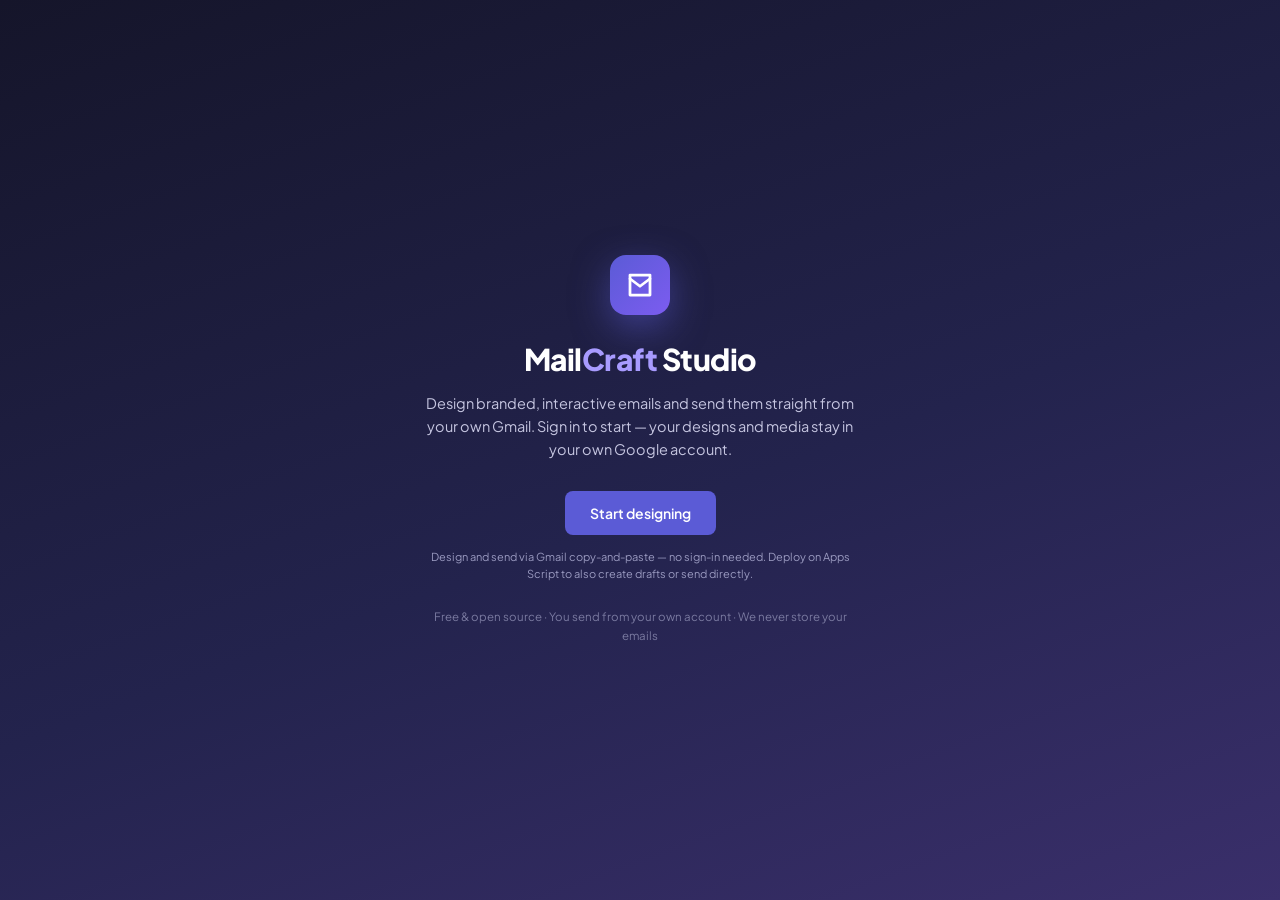
==== commit 96423b2d: "Update index.html" ====
--- a/tools/email-crafter/index.html
+++ b/tools/email-crafter/index.html
@@ -344,12 +344,20 @@
       <button class="modal-close" onclick="closeModal('sendOverlay')"><svg viewBox="0 0 24 24" fill="none" stroke="currentColor" stroke-width="2"><path d="M18 6 6 18M6 6l12 12"/></svg></button>
     </div>
     <div class="modal-body">
-      <div class="callout ok" id="sendConfigNote">
+      <div class="field">
+        <label>How would you like to send?</label>
+        <select id="methodSel" onchange="onMethodChange()">
+          <option value="copy">Copy design &amp; open Gmail compose</option>
+          <option value="draft">Create a Gmail draft to review</option>
+          <option value="direct">Send / schedule directly</option>
+        </select>
+      </div>
+      <div class="callout ok" id="sendNoteWrap">
         <svg viewBox="0 0 24 24" fill="none" stroke="currentColor" stroke-width="2"><path d="M20 6 9 17l-5-5"/></svg>
-        <span>This email will be sent from <b id="sendFromEmail">your Google account</b>. Each recipient gets an individual copy.</span>
+        <span id="sendNote"></span>
       </div>
       <div class="field">
-        <label>Recipients</label>
+        <label>Recipients <span style="font-weight:500;color:var(--ink-3)">(optional for copy method)</span></label>
         <input type="text" id="recipInput" placeholder="name@example.com — press Enter to add" onkeydown="recipKey(event)" />
         <div class="recip-chips" id="recipChips"></div>
       </div>
@@ -359,23 +367,25 @@
       </div>
       <div class="field"><label>Subject</label><input type="text" id="subjectLine" placeholder="Subject line" /></div>
       <div class="field"><label>Preheader <span style="font-weight:500;color:var(--ink-3)">(inbox preview text)</span></label><input type="text" id="preheader" placeholder="One line shown after the subject in the inbox" /></div>
-      <div class="field">
-        <label>Delivery</label>
-        <select id="freqSel" onchange="onFreqChange()">
-          <option value="now">Send now</option>
-          <option value="once">Schedule for later</option>
-          <option value="daily">Recurring — every day</option>
-          <option value="weekly">Recurring — every week</option>
-          <option value="monthly">Recurring — every month</option>
-        </select>
+      <div id="deliveryWrap">
+        <div class="field">
+          <label>Delivery</label>
+          <select id="freqSel" onchange="onFreqChange()">
+            <option value="now">Send now</option>
+            <option value="once">Schedule for later</option>
+            <option value="daily">Recurring — every day</option>
+            <option value="weekly">Recurring — every week</option>
+            <option value="monthly">Recurring — every month</option>
+          </select>
+        </div>
+        <div id="schedFields"></div>
       </div>
-      <div id="schedFields"></div>
       <div class="status-msg" id="sendStatus"></div>
     </div>
     <div class="modal-foot">
       <button class="btn btn-ghost" onclick="closeModal('sendOverlay')">Cancel</button>
-      <button class="btn btn-soft" onclick="sendTest()">Send test to me</button>
-      <button class="btn btn-primary" id="sendBtn" onclick="onPrimarySend()">Send now</button>
+      <button class="btn btn-soft" id="testBtn" onclick="sendTest()" style="display:none">Send test to me</button>
+      <button class="btn btn-primary" id="sendBtn" onclick="primaryAction()">Copy &amp; open Gmail</button>
     </div>
   </div>
 </div>
@@ -1158,9 +1168,38 @@
    ============================================================ */
 function openSend(){
   loadSettings();
-  if(currentUser){ document.getElementById('sendFromEmail').textContent=currentUser; if(!document.getElementById('fromName').value) document.getElementById('fromName').value=''; }
-  const fs=document.getElementById('freqSel'); if(fs){ fs.value='now'; onFreqChange(); }
+  // server-only methods disabled when running as a static site
+  const opts=document.getElementById('methodSel').options;
+  for(let i=0;i<opts.length;i++){ if(opts[i].value!=='copy') opts[i].disabled=!hasServer; }
+  document.getElementById('methodSel').value='copy';
+  const fs=document.getElementById('freqSel'); if(fs) fs.value='now';
+  onMethodChange(); onFreqChange();
   document.getElementById('sendOverlay').classList.add('show');
+}
+function onMethodChange(){
+  const m=document.getElementById('methodSel').value;
+  const note=document.getElementById('sendNote');
+  const testBtn=document.getElementById('testBtn');
+  const delivery=document.getElementById('deliveryWrap');
+  const btn=document.getElementById('sendBtn');
+  delivery.style.display = (m==='direct') ? 'block' : 'none';
+  testBtn.style.display = (hasServer && (m==='direct'||m==='draft')) ? 'inline-flex' : 'none';
+  if(m==='copy'){
+    note.innerHTML='Your design is copied to the clipboard and Gmail opens with the recipient and subject filled in. Click into the message body, press <b>Ctrl&nbsp;+&nbsp;V</b> (Cmd&nbsp;+&nbsp;V), and send from your own account. No sign-in needed.';
+    btn.textContent='Copy & open Gmail';
+  } else if(m==='draft'){
+    note.innerHTML='Creates a ready-to-send <b>draft in your Gmail</b>, with the full design and images intact. Open Gmail → Drafts to review and send.';
+    btn.textContent='Create draft';
+  } else {
+    note.innerHTML='Sends now, or on a schedule, straight from <b>'+(currentUser||'your account')+'</b>. Each recipient gets an individual copy.';
+    btn.textContent=(document.getElementById('freqSel').value==='now')?'Send now':'Schedule';
+  }
+}
+function primaryAction(){
+  const m=document.getElementById('methodSel').value;
+  if(m==='copy') copyAndCompose();
+  else if(m==='draft') saveDraft();
+  else onPrimarySend();
 }
 function recipKey(e){
   if(e.key==='Enter'||e.key===','){ e.preventDefault(); addRecip(); }
@@ -1221,8 +1260,65 @@
 }
 
 /* ============================================================
-   Recurring / scheduled sends
+   Method 1 — Copy design & open Gmail compose (no login)
    ============================================================ */
+function generateEmailBody(mode){
+  EMAIL_MODE=(mode==='send')?'send':'preview';
+  const bodyRows=doc.blocks.map(blockToEmail).join('\n');
+  return `<table role="presentation" width="600" cellpadding="0" cellspacing="0" style="width:600px;max-width:600px;background-color:#ffffff;border-collapse:collapse;font-family:${settings.font}">${bodyRows}</table>`;
+}
+function legacyCopyHtml(html){
+  const div=document.createElement('div');
+  div.contentEditable='true'; div.innerHTML=html;
+  div.style.position='fixed'; div.style.left='-99999px'; div.style.top='0';
+  document.body.appendChild(div);
+  const range=document.createRange(); range.selectNodeContents(div);
+  const sel=window.getSelection(); sel.removeAllRanges(); sel.addRange(range);
+  let ok=false; try{ ok=document.execCommand('copy'); }catch(e){}
+  sel.removeAllRanges(); document.body.removeChild(div);
+  return ok;
+}
+async function copyAndCompose(){
+  addRecip();
+  const subject=document.getElementById('subjectLine').value.trim();
+  const html=generateEmailBody('preview'); // public image URLs, survives Gmail paste
+  let copied=false;
+  try{
+    if(navigator.clipboard && window.ClipboardItem){
+      await navigator.clipboard.write([new ClipboardItem({
+        'text/html': new Blob([html],{type:'text/html'}),
+        'text/plain': new Blob([html.replace(/<[^>]+>/g,' ').replace(/\s+/g,' ').trim()],{type:'text/plain'})
+      })]);
+      copied=true;
+    } else { copied=legacyCopyHtml(html); }
+  }catch(e){ copied=legacyCopyHtml(html); }
+
+  const to=encodeURIComponent(recipients.join(','));
+  const su=encodeURIComponent(subject);
+  const gmailUrl='https://mail.google.com/mail/?view=cm&fs=1&tf=1'+(to?'&to='+to:'')+(su?'&su='+su:'');
+  window.open(gmailUrl,'_blank');
+
+  if(copied) sendStatus('Design copied ✓ — in the Gmail window, click the message body, press Ctrl+V (Cmd+V), then Send.',true);
+  else sendStatus('Gmail opened. If paste is empty, use the "HTML" button to copy the design, then paste it in.',false);
+}
+
+/* ============================================================
+   Method 2 — Create a Gmail draft (needs Apps Script deployment)
+   ============================================================ */
+async function saveDraft(){
+  addRecip();
+  if(!hasServer){ sendStatus('Drafts need the Apps Script deployment. On a static site, use “Copy design & open Gmail”.',false); return; }
+  if(!recipients.length){ sendStatus('Add at least one recipient.',false); return; }
+  const subject=document.getElementById('subjectLine').value.trim();
+  if(!subject){ sendStatus('Add a subject line.',false); return; }
+  const btn=document.getElementById('sendBtn'); btn.textContent='Creating…'; btn.disabled=true;
+  try{
+    const r=await new Promise((res,rej)=>google.script.run.withSuccessHandler(res).withFailureHandler(rej).createDraft(buildSendPayload(recipients,subject)));
+    if(r&&r.ok){ sendStatus('Draft created in your Gmail ✓ — open Gmail → Drafts to review and send.',true); toast('Draft created'); }
+    else sendStatus('Could not create draft: '+((r&&r.error)||'unknown error'),false);
+  }catch(err){ sendStatus('Draft error: '+(err.message||err),false); }
+  btn.textContent='Create draft'; btn.disabled=false;
+}
 function onFreqChange(){
   const f=document.getElementById('freqSel').value;
   const c=document.getElementById('schedFields');
@@ -1234,7 +1330,8 @@
   else if(f==='weekly'){ h='<div class="row2"><div class="field"><label>Weekday</label><select id="schedWeekday">'+days.map(d=>`<option value="${d[0]}">${d[1]}</option>`).join('')+'</select></div><div class="field"><label>At</label>'+hourSel+'</div></div>'; }
   else if(f==='monthly'){ h='<div class="row2"><div class="field"><label>Day of month</label><input type="number" id="schedDay" min="1" max="28" value="1" /></div><div class="field"><label>At</label>'+hourSel+'</div></div>'; }
   c.innerHTML=h;
-  document.getElementById('sendBtn').textContent = (f==='now') ? 'Send now' : 'Schedule';
+  if(document.getElementById('methodSel').value==='direct')
+    document.getElementById('sendBtn').textContent = (f==='now') ? 'Send now' : 'Schedule';
 }
 function buildSchedule(){
   const f=document.getElementById('freqSel').value;
@@ -1361,8 +1458,8 @@
   function reveal(html){ if(revealed) return; revealed=true; const a=document.getElementById('landingAuth'); if(a) a.innerHTML=html; }
 
   if(!hasServer){
-    reveal('<button class="btn btn-primary" style="font-size:14px;padding:11px 22px" onclick="enterStudio()">Open the designer (preview mode)</button>'+
-      '<div style="font-size:11px;color:#9a9ac0;margin-top:14px">Deploy to Apps Script to enable Google sign-in, sending and uploads.</div>');
+    reveal('<button class="btn btn-primary" style="font-size:14px;padding:12px 24px" onclick="enterStudio()">Start designing</button>'+
+      '<div style="font-size:11px;color:#9a9ac0;margin-top:14px">Design and send via Gmail copy-and-paste — no sign-in needed. Deploy on Apps Script to also create drafts or send directly.</div>');
     return;
   }
 
